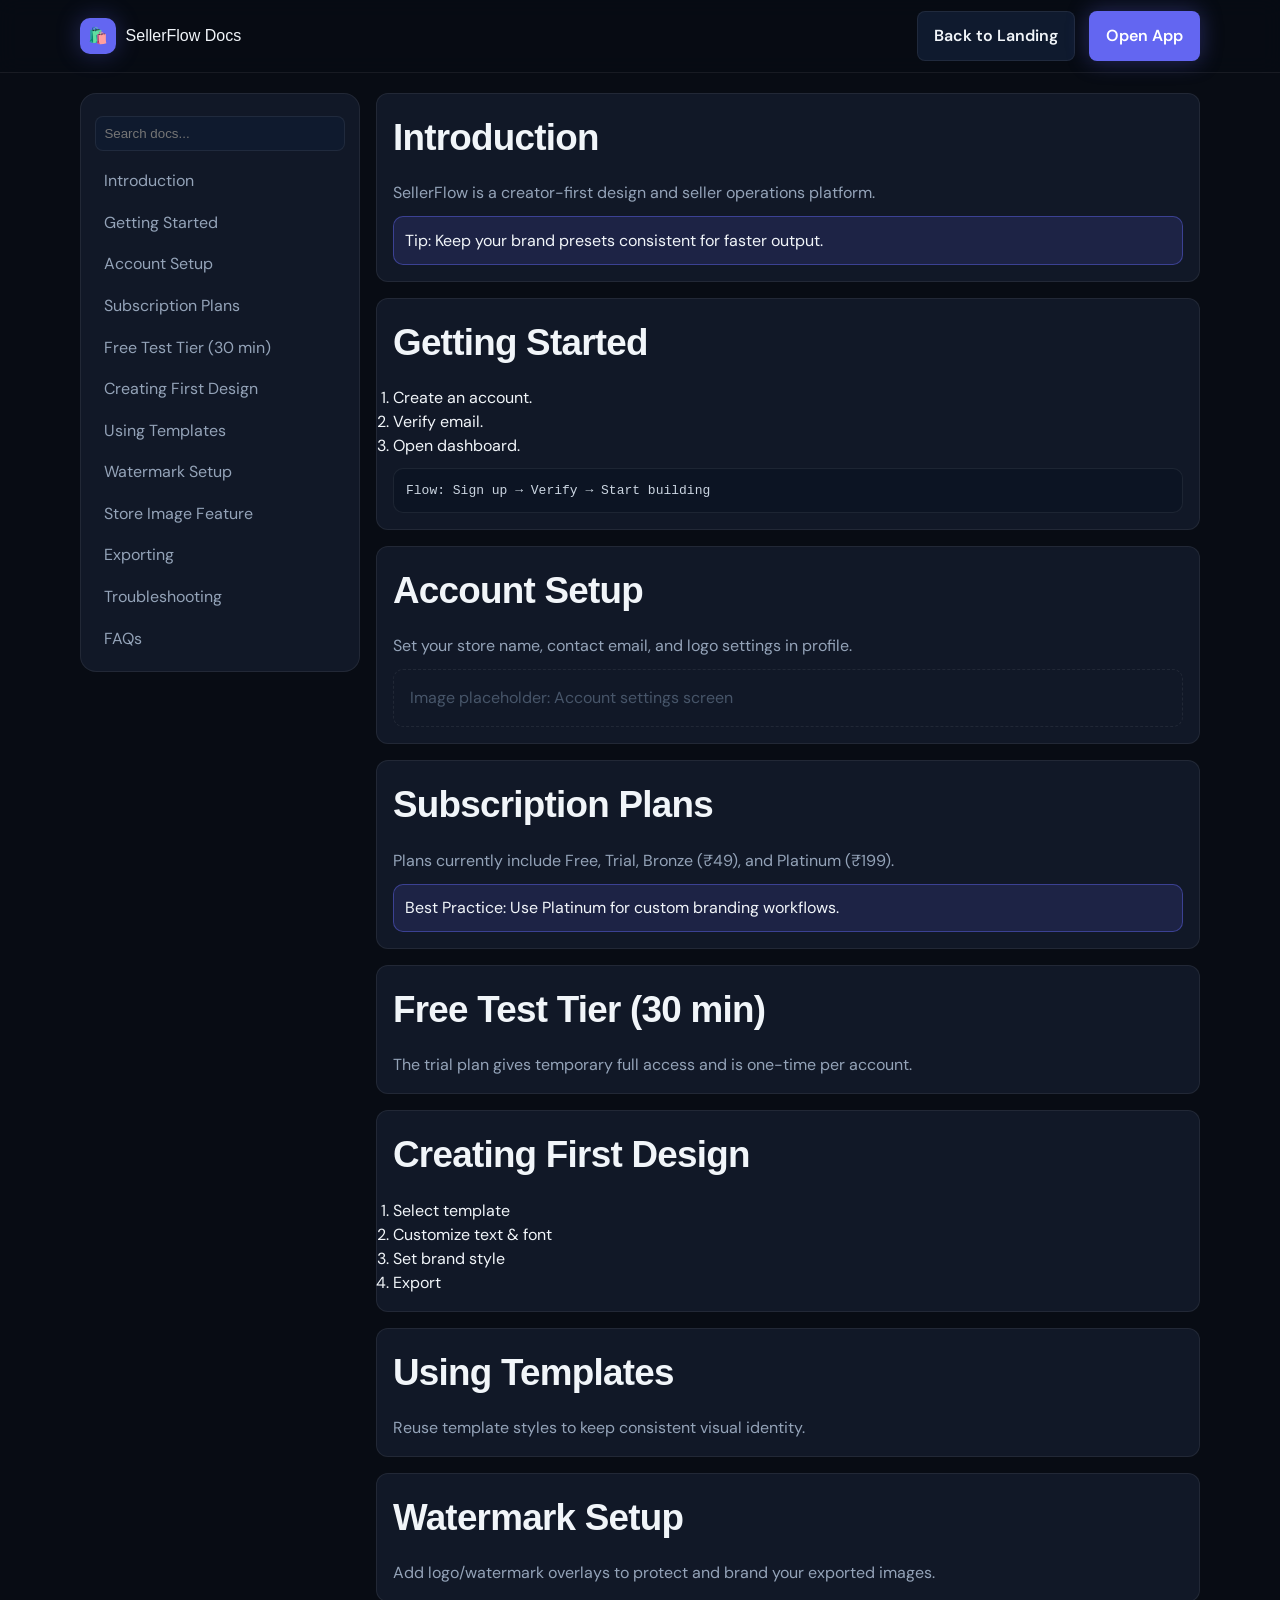
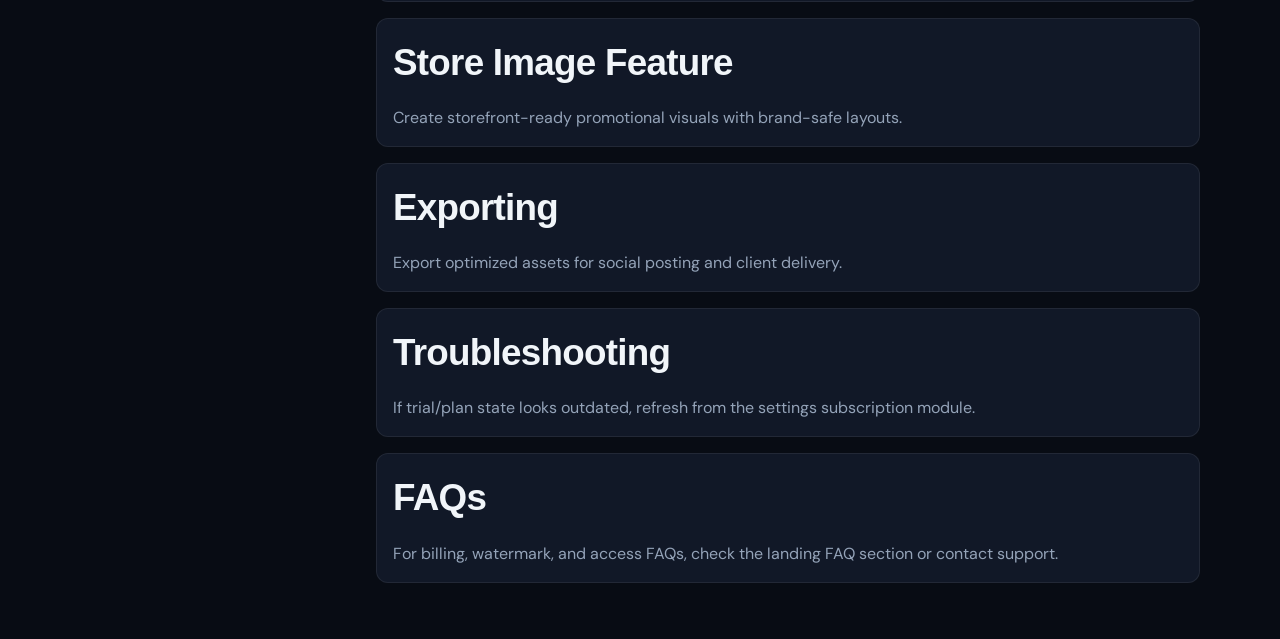
==== docs/index.html @ 54d87190 "Update index.html" ====
<!doctype html>
<html lang="en">
  <head>
    <meta charset="UTF-8" />
    <meta name="viewport" content="width=device-width, initial-scale=1.0" />
    <title>HisaabMitra Docs</title>
    <link rel="stylesheet" href="../marketing.css" />
  </head>
  <body class="docs-page">
    <header class="sf-header docs-header">
      <nav class="sf-nav container">
        <a class="sf-brand" href="/">
          <span class="sf-brand-icon">🛍️</span>
          <span class="sf-brand-text">SellerFlow Docs</span>
        </a>
        <div class="sf-nav-cta">
          <a class="btn btn-ghost" href="/">Back to Landing</a>
          <a class="btn btn-primary" href="https://sellerflow.vercel.app/">Open App</a>
        </div>
      </nav>
    </header>

    <main class="docs-layout container">
      <aside class="docs-sidebar" id="docs-sidebar">
        <button class="btn btn-ghost docs-toggle" id="docs-toggle">
          Sections
        </button>
        <input
          id="docs-search"
          class="form-input docs-search"
          placeholder="Search docs..."
        />
        <nav id="docs-nav">
          <a href="#introduction">Introduction</a>
          <a href="#getting-started">Getting Started</a>
          <a href="#account-setup">Account Setup</a>
          <a href="#subscription-plans">Subscription Plans</a>
          <a href="#free-test-tier">Free Test Tier (30 min)</a>
          <a href="#creating-first-design">Creating First Design</a>
          <a href="#using-templates">Using Templates</a>
          <a href="#watermark-setup">Watermark Setup</a>
          <a href="#store-image-feature">Store Image Feature</a>
          <a href="#exporting">Exporting</a>
          <a href="#troubleshooting">Troubleshooting</a>
          <a href="#faqs">FAQs</a>
        </nav>
      </aside>

      <section class="docs-content" id="docs-content">
        <article id="introduction">
          <h2>Introduction</h2>
          <p>
            SellerFlow is a creator-first design and seller operations platform.
          </p>
          <div class="callout">
            Tip: Keep your brand presets consistent for faster output.
          </div>
        </article>
        <article id="getting-started">
          <h2>Getting Started</h2>
          <ol>
            <li>Create an account.</li>
            <li>Verify email.</li>
            <li>Open dashboard.</li>
          </ol>
          <pre><code>Flow: Sign up → Verify → Start building</code></pre>
        </article>
        <article id="account-setup">
          <h2>Account Setup</h2>
          <p>
            Set your store name, contact email, and logo settings in profile.
          </p>
          <div class="img-placeholder">
            Image placeholder: Account settings screen
          </div>
        </article>
        <article id="subscription-plans">
          <h2>Subscription Plans</h2>
          <p>
            Plans currently include Free, Trial, Bronze (₹49), and Platinum
            (₹199).
          </p>
          <div class="callout">
            Best Practice: Use Platinum for custom branding workflows.
          </div>
        </article>
        <article id="free-test-tier">
          <h2>Free Test Tier (30 min)</h2>
          <p>
            The trial plan gives temporary full access and is one-time per
            account.
          </p>
        </article>
        <article id="creating-first-design">
          <h2>Creating First Design</h2>
          <ol>
            <li>Select template</li>
            <li>Customize text & font</li>
            <li>Set brand style</li>
            <li>Export</li>
          </ol>
        </article>
        <article id="using-templates">
          <h2>Using Templates</h2>
          <p>Reuse template styles to keep consistent visual identity.</p>
        </article>
        <article id="watermark-setup">
          <h2>Watermark Setup</h2>
          <p>
            Add logo/watermark overlays to protect and brand your exported
            images.
          </p>
        </article>
        <article id="store-image-feature">
          <h2>Store Image Feature</h2>
          <p>
            Create storefront-ready promotional visuals with brand-safe layouts.
          </p>
        </article>
        <article id="exporting">
          <h2>Exporting</h2>
          <p>Export optimized assets for social posting and client delivery.</p>
        </article>
        <article id="troubleshooting">
          <h2>Troubleshooting</h2>
          <p>
            If trial/plan state looks outdated, refresh from the settings
            subscription module.
          </p>
        </article>
        <article id="faqs">
          <h2>FAQs</h2>
          <p>
            For billing, watermark, and access FAQs, check the landing FAQ
            section or contact support.
          </p>
        </article>
      </section>
    </main>

    <script src="../js/marketing.js"></script>
  </body>
</html>
---- marketing.css ----
@import url("https://fonts.googleapis.com/css2?family=DM+Sans:wght@400;500;600;700&display=swap");
@import url("https://api.fontshare.com/v2/css?f[]=clash-display@500,600,700&display=swap");

:root {
  --bg-base: #080c14;
  --bg-surface: #0d1321;
  --bg-card: #111827;
  --bg-card-hover: #141e2f;
  --bg-input: #0f1a2e;
  --border: rgba(255, 255, 255, 0.07);
  --accent: #6366f1;
  --accent-dim: rgba(99, 102, 241, 0.15);
  --accent-glow: rgba(99, 102, 241, 0.3);
  --text-primary: #f1f5f9;
  --text-secondary: #94a3b8;
  --text-muted: #475569;
  --radius-sm: 8px;
  --radius-md: 12px;
  --radius-lg: 16px;
  --radius-xl: 20px;
  --shadow-card: 0 8px 30px rgba(0, 0, 0, 0.35);
  --transition: all 0.2s ease;
}

* { box-sizing: border-box; margin: 0; padding: 0; }
html { scroll-behavior: smooth; }
body {
  font-family: "DM Sans", sans-serif;
  background: var(--bg-base);
  color: var(--text-primary);
  line-height: 1.5;
}
a { color: inherit; text-decoration: none; }
.container { width: min(1120px, calc(100% - 2rem)); margin-inline: auto; }

.sf-header {
  position: sticky; top: 0; z-index: 40;
  backdrop-filter: blur(10px);
  background: rgba(8, 12, 20, 0.72);
  border-bottom: 1px solid var(--border);
}
.sf-nav { min-height: 72px; display: flex; align-items: center; justify-content: space-between; gap: 1rem; }
.sf-brand { display: inline-flex; align-items: center; gap: .6rem; font-family: "Clash Display", sans-serif; }
.sf-brand-icon { width: 36px; height: 36px; display: grid; place-items: center; background: var(--accent); border-radius: 10px; box-shadow: 0 0 24px var(--accent-glow); }
.sf-nav-links, .sf-nav-cta { display: flex; align-items: center; gap: .9rem; }
.sf-nav-links a { color: var(--text-secondary); }
.sf-nav-toggle { display: none; background: transparent; color: var(--text-primary); font-size: 20px; }

.btn { display: inline-flex; align-items: center; justify-content: center; padding: .72rem 1rem; border-radius: var(--radius-sm); border: 1px solid transparent; font-weight: 600; transition: var(--transition); }
.btn-primary { background: var(--accent); color: #fff; box-shadow: 0 0 22px rgba(99, 102, 241, .35); }
.btn-primary:hover { transform: translateY(-1px); }
.btn-ghost { border-color: var(--border); background: var(--bg-input); }

.sf-hero { position: relative; padding: 5.5rem 0 3rem; display: grid; gap: 2rem; grid-template-columns: 1.1fr .9fr; }
.sf-glow { position: absolute; border-radius: 999px; filter: blur(80px); pointer-events: none; }
.orb-a { width: 280px; height: 280px; top: 30px; left: 40px; background: rgba(99, 102, 241, 0.22); }
.orb-b { width: 240px; height: 240px; right: 0; bottom: 20px; background: rgba(34, 211, 238, 0.18); }
.sf-badge { display: inline-flex; margin-bottom: .9rem; padding: .35rem .75rem; border: 1px solid var(--border); border-radius: 999px; color: var(--text-secondary); }
h1, h2, h3, h4 { font-family: "Clash Display", sans-serif; letter-spacing: -.02em; }
h1 { font-size: clamp(2rem, 4vw, 3.5rem); line-height: 1.05; margin-bottom: .8rem; }
h2 { font-size: clamp(1.6rem, 3vw, 2.3rem); margin-bottom: 1rem; }
p { color: var(--text-secondary); }
.hero-actions, .hero-trust { margin-top: 1.2rem; display: flex; gap: .8rem; flex-wrap: wrap; }
.hero-trust span { color: var(--text-muted); font-size: .95rem; }

.card { background: linear-gradient(180deg, var(--bg-card), #0f1727); border: 1px solid var(--border); border-radius: var(--radius-lg); padding: 1rem; box-shadow: var(--shadow-card); }
.sf-hero-panel { position: relative; }
.preview-grid { margin-top: 1rem; display: grid; grid-template-columns: 1fr 1fr; gap: .7rem; }
.preview-item { border: 1px solid var(--border); border-radius: var(--radius-md); padding: .8rem; background: var(--bg-input); }
.preview-item span { font-size: .8rem; color: var(--text-muted); }

.section { padding: 2.2rem 0; }
.stats { display: grid; gap: .85rem; grid-template-columns: repeat(4, 1fr); }
.stat { text-align: center; }
.stat strong { display: block; font-size: 1.5rem; color: #fff; }

.feature-grid, .pricing-grid { display: grid; gap: .95rem; grid-template-columns: repeat(3, 1fr); }
.feature { transition: var(--transition); }
.feature:hover { transform: translateY(-3px); border-color: rgba(99, 102, 241, .4); }
.steps-grid { display: grid; gap: .95rem; grid-template-columns: repeat(4, 1fr); }
.step span { color: var(--accent); font-weight: 700; }
.price h3 { font-size: 2rem; margin: .3rem 0; }
.price h3 span { font-size: 1rem; color: var(--text-muted); }
.price ul { margin: .8rem 0 1rem; padding-left: 1rem; color: var(--text-secondary); }
.price.featured { border-color: rgba(99, 102, 241, .6); box-shadow: 0 0 36px rgba(99, 102, 241, .22); }
.plan-tag { color: #fff; }
.use-cases { display: grid; gap: .8rem; grid-template-columns: repeat(3, 1fr); }
.use-cases .card { display: grid; place-items: center; min-height: 78px; }

.faq { padding: 0; overflow: hidden; }
.faq button { width: 100%; text-align: left; padding: 1rem; background: transparent; color: #fff; }
.faq p { padding: 0 1rem 1rem; display: none; }
.faq.open p { display: block; }

.final-cta { text-align: center; margin: 1rem auto 3rem; padding: 2rem; }
.sf-footer { border-top: 1px solid var(--border); padding: 2rem 0 1rem; background: var(--bg-surface); }
.footer-grid { display: grid; gap: 1rem; grid-template-columns: 2fr 1fr 1fr 1fr; }
.footer-grid a { display: block; color: var(--text-secondary); margin-top: .35rem; }
.copyright { text-align: center; color: var(--text-muted); margin-top: 1.2rem; }

/* Docs */
.docs-page .docs-layout { display: grid; grid-template-columns: 280px 1fr; gap: 1rem; padding: 1.25rem 0 2.5rem; }
.docs-sidebar { position: sticky; top: 90px; align-self: start; border: 1px solid var(--border); background: var(--bg-card); border-radius: var(--radius-lg); padding: .85rem; }
.docs-sidebar nav { display: grid; gap: .2rem; max-height: 70vh; overflow: auto; }
.docs-sidebar nav a { color: var(--text-secondary); padding: .45rem .6rem; border-radius: 8px; }
.docs-sidebar nav a.active { background: var(--accent-dim); color: #fff; }
.docs-content article { margin-bottom: 1rem; padding: 1rem; border: 1px solid var(--border); border-radius: var(--radius-md); background: var(--bg-card); }
.callout { margin-top: .7rem; background: var(--accent-dim); border: 1px solid rgba(99, 102, 241, 0.45); padding: .7rem; border-radius: 10px; }
.img-placeholder { margin-top: .7rem; border: 1px dashed var(--border); border-radius: 10px; padding: 1rem; color: var(--text-muted); }
pre { margin-top: .6rem; background: #0c1423; border: 1px solid var(--border); border-radius: 10px; padding: .75rem; color: #cbd5e1; overflow: auto; }
.docs-search { width: 100%; margin: .55rem 0 .7rem; background: var(--bg-input); border: 1px solid var(--border); border-radius: 8px; padding: .55rem; color: #fff; }
.docs-toggle { width: 100%; display: none; }

@media (max-width: 980px) {
  .sf-nav-links { display: none; }
  .sf-nav-toggle { display: block; }
  .sf-nav-links.open { position: absolute; left: 1rem; right: 1rem; top: 72px; display: grid; background: var(--bg-card); border: 1px solid var(--border); border-radius: 12px; padding: .7rem; }
  .sf-hero, .feature-grid, .pricing-grid, .steps-grid, .stats, .use-cases, .footer-grid { grid-template-columns: 1fr 1fr; }
  .docs-page .docs-layout { grid-template-columns: 1fr; }
  .docs-sidebar { position: static; }
  .docs-toggle { display: block; }
  .docs-sidebar nav { display: none; }
  .docs-sidebar.open nav { display: grid; }
}
@media (max-width: 640px) {
  .sf-nav-cta .btn-ghost { display: none; }
  .sf-hero, .feature-grid, .pricing-grid, .steps-grid, .stats, .use-cases, .footer-grid { grid-template-columns: 1fr; }
}
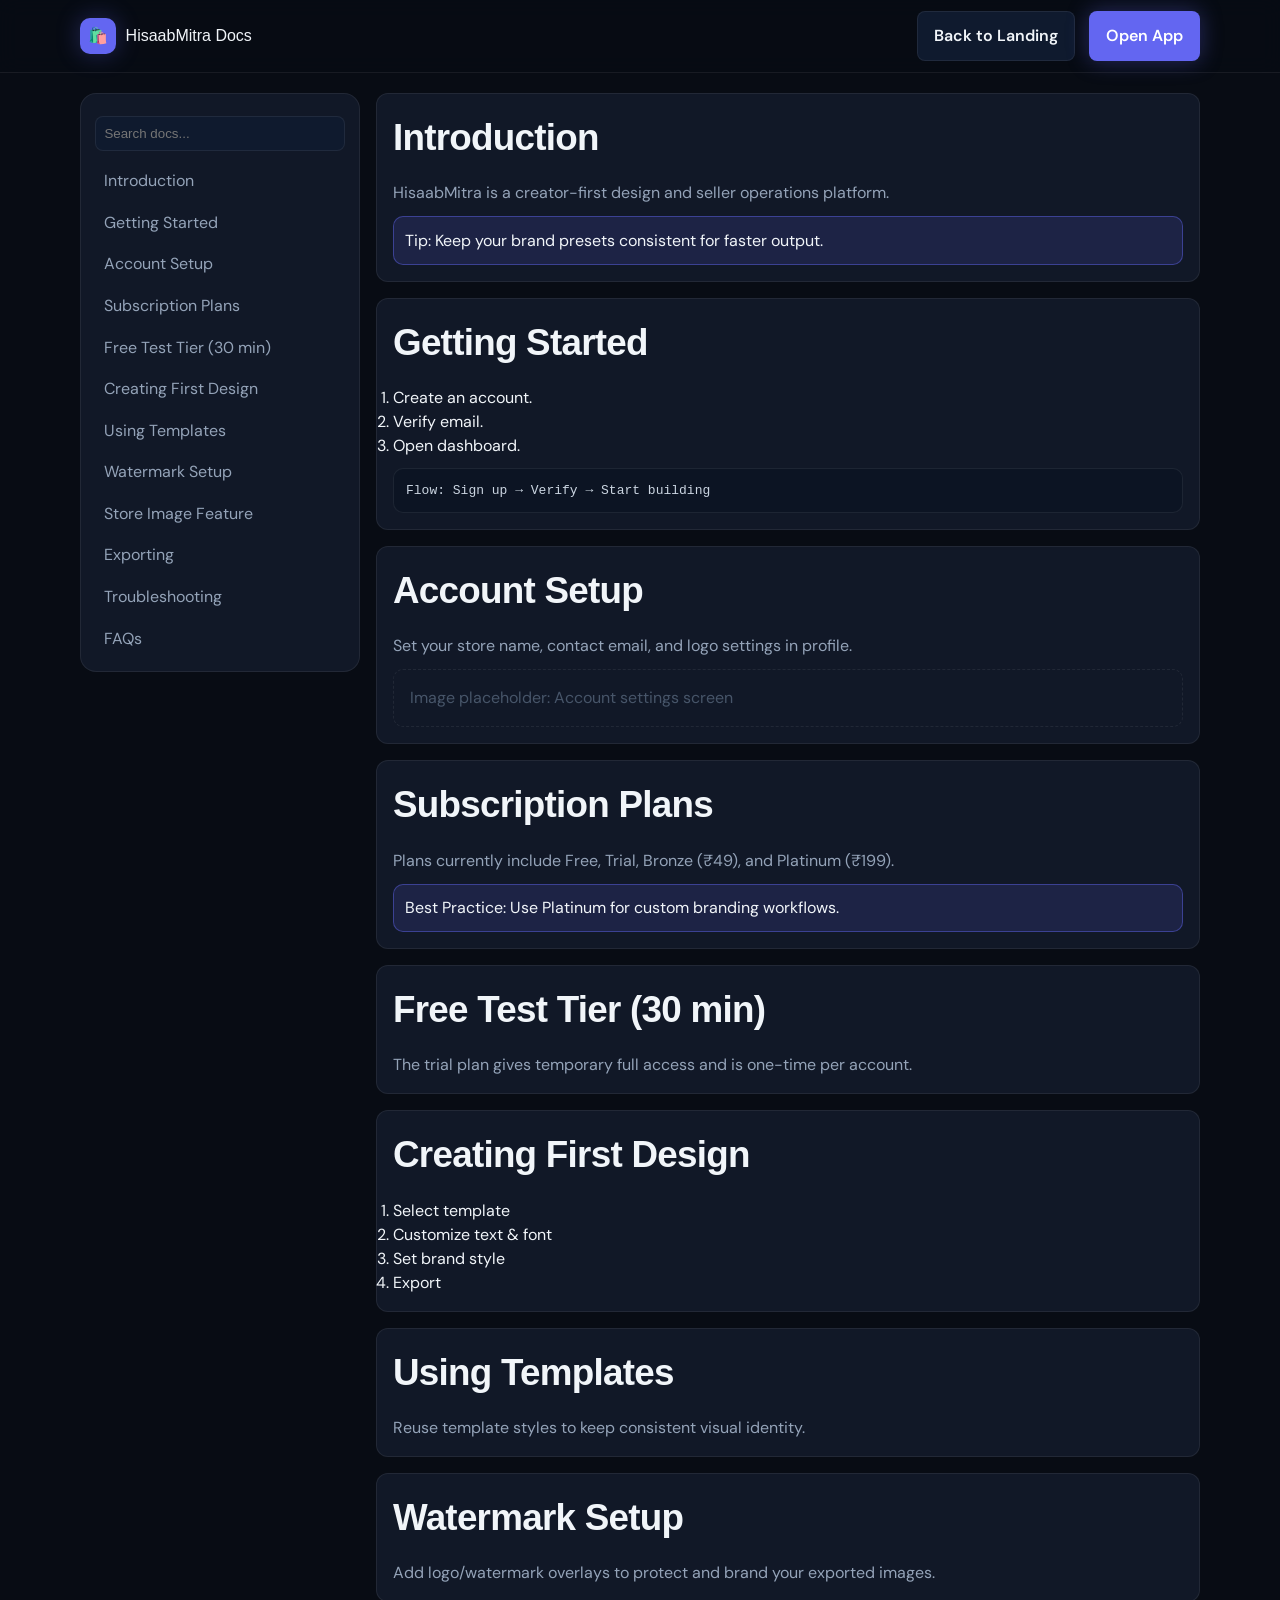
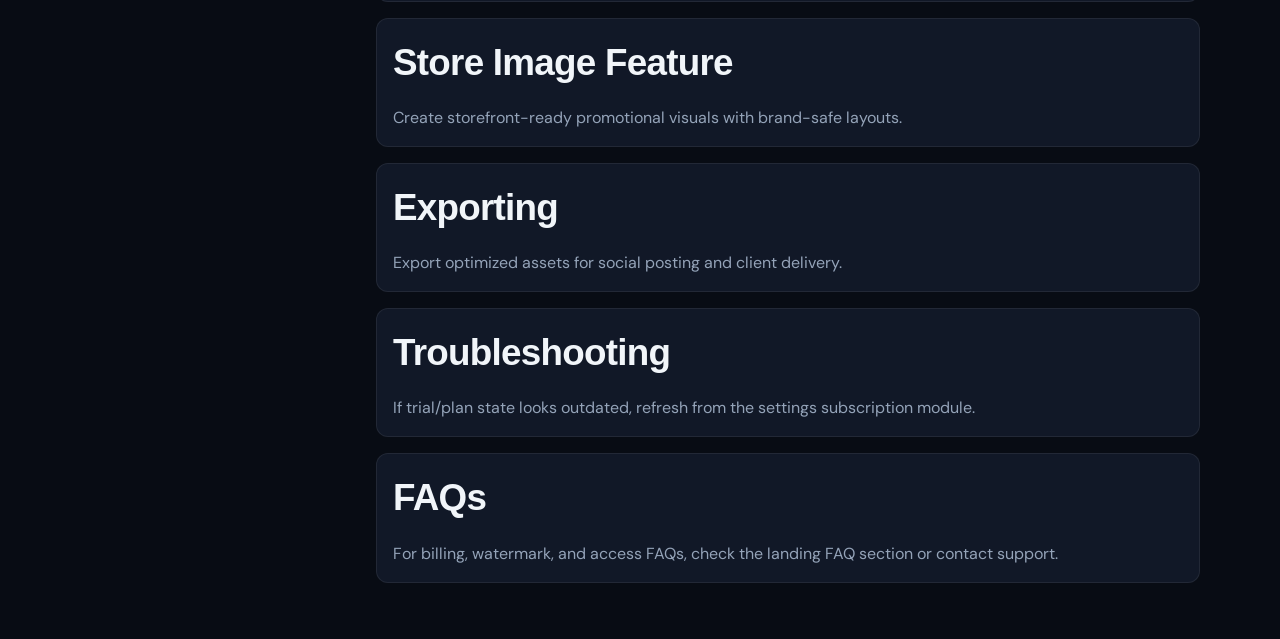
==== commit 5f663c04: "Update index.html" ====
--- a/docs/index.html
+++ b/docs/index.html
@@ -11,7 +11,7 @@
       <nav class="sf-nav container">
         <a class="sf-brand" href="/">
           <span class="sf-brand-icon">🛍️</span>
-          <span class="sf-brand-text">SellerFlow Docs</span>
+          <span class="sf-brand-text">HisaabMitra Docs</span>
         </a>
         <div class="sf-nav-cta">
           <a class="btn btn-ghost" href="/">Back to Landing</a>
@@ -50,7 +50,7 @@
         <article id="introduction">
           <h2>Introduction</h2>
           <p>
-            SellerFlow is a creator-first design and seller operations platform.
+            HisaabMitra is a creator-first design and seller operations platform.
           </p>
           <div class="callout">
             Tip: Keep your brand presets consistent for faster output.
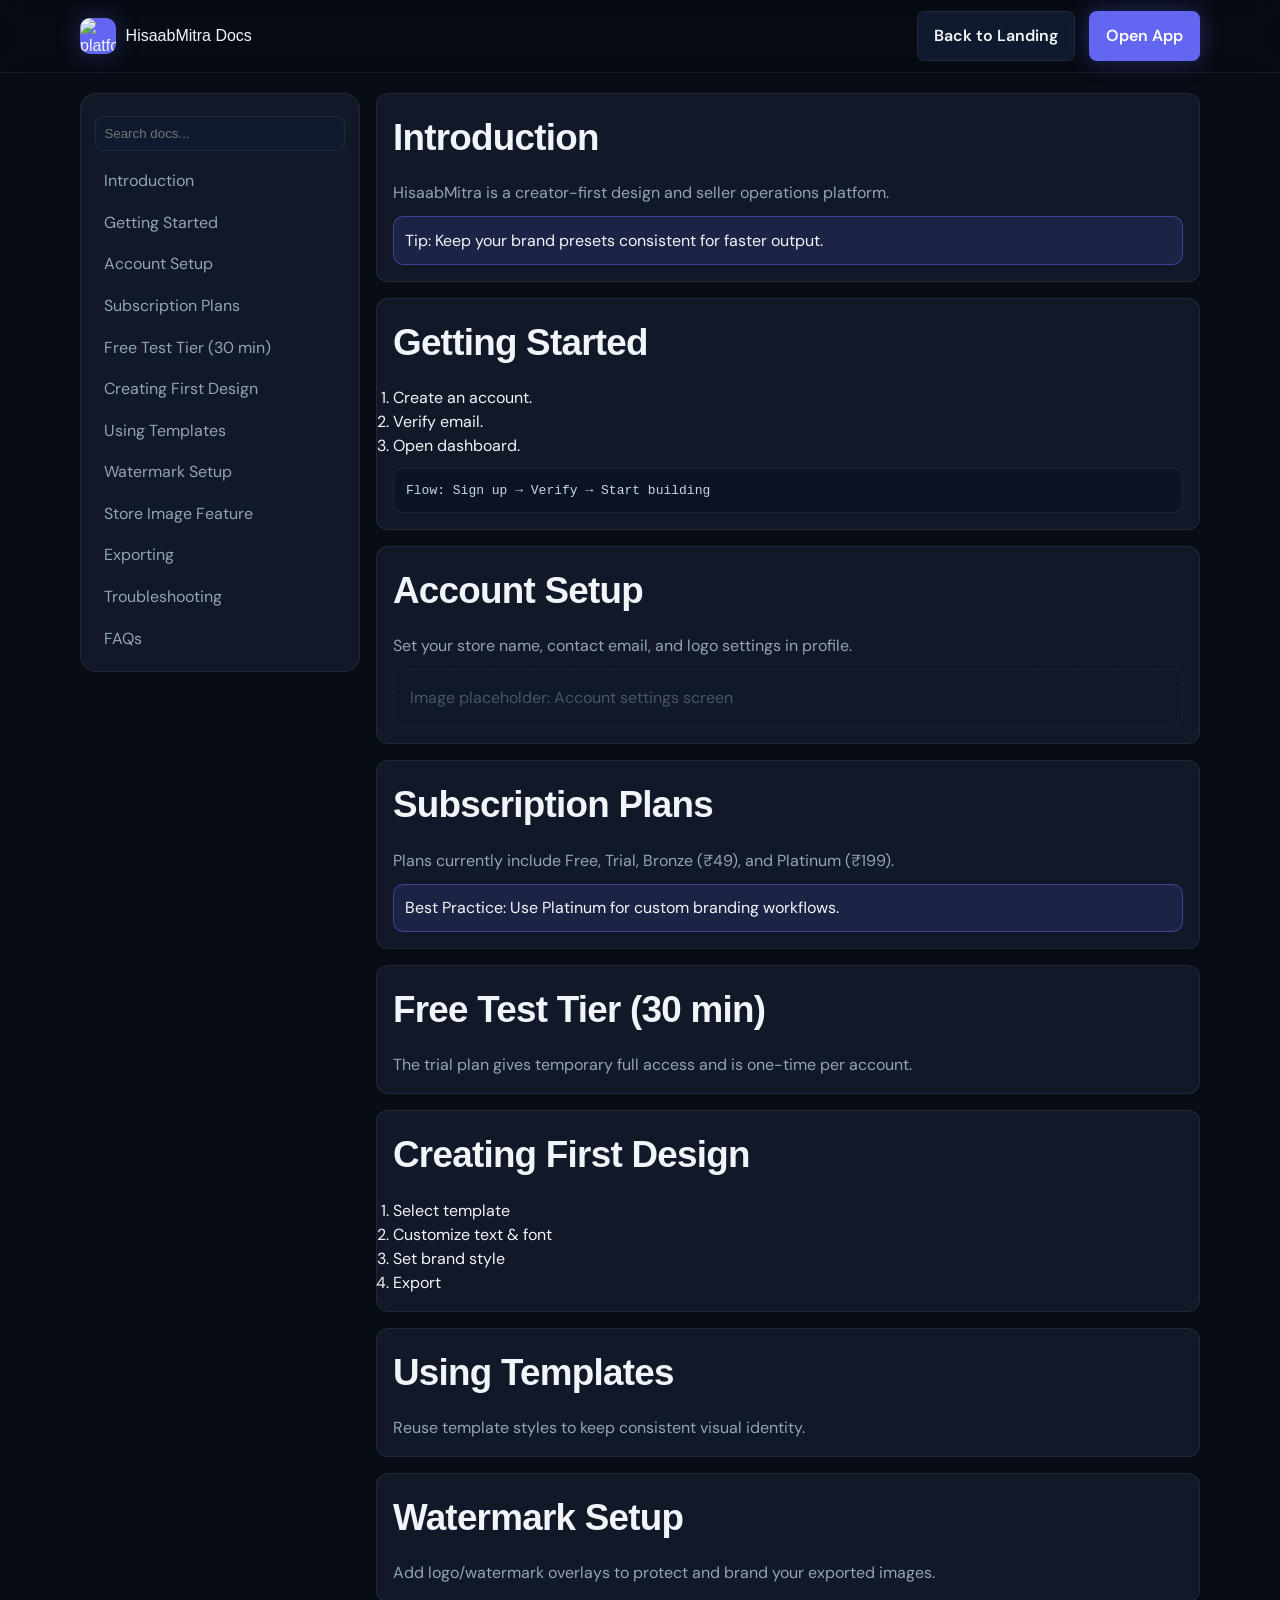
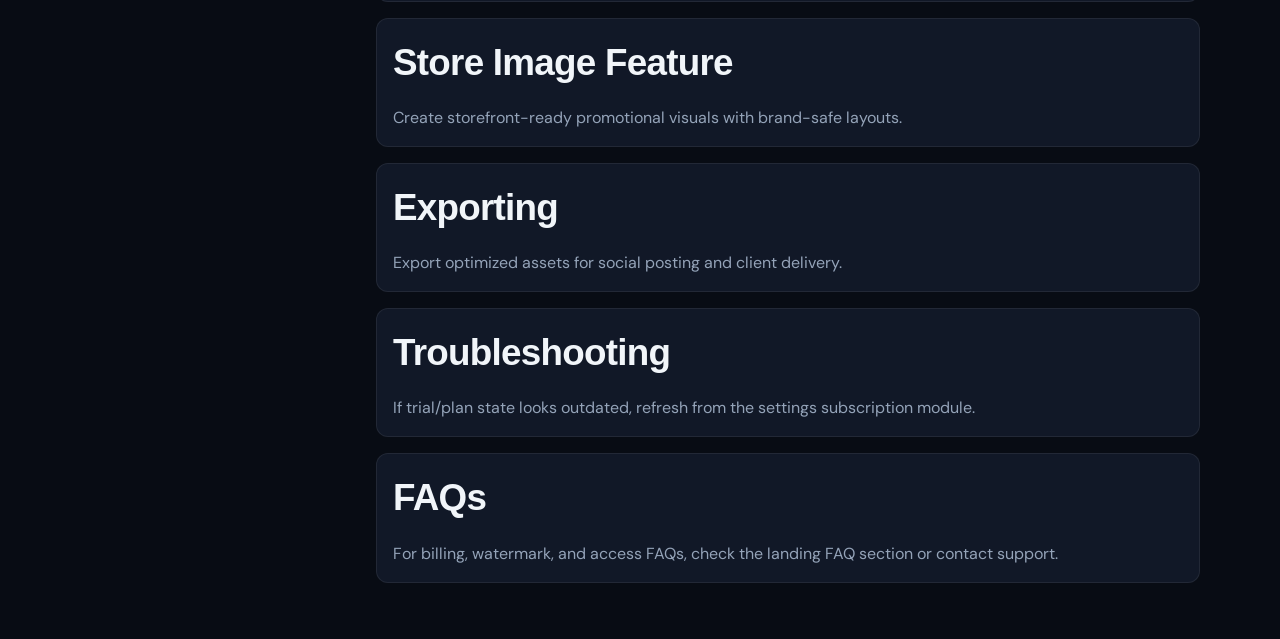
==== commit 00f19634: "Update index.html" ====
--- a/docs/index.html
+++ b/docs/index.html
@@ -10,7 +10,7 @@
     <header class="sf-header docs-header">
       <nav class="sf-nav container">
         <a class="sf-brand" href="/">
-          <span class="sf-brand-icon">🛍️</span>
+          <img src="img.png" class="sf-brand-icon" alt="platform logo">
           <span class="sf-brand-text">HisaabMitra Docs</span>
         </a>
         <div class="sf-nav-cta">
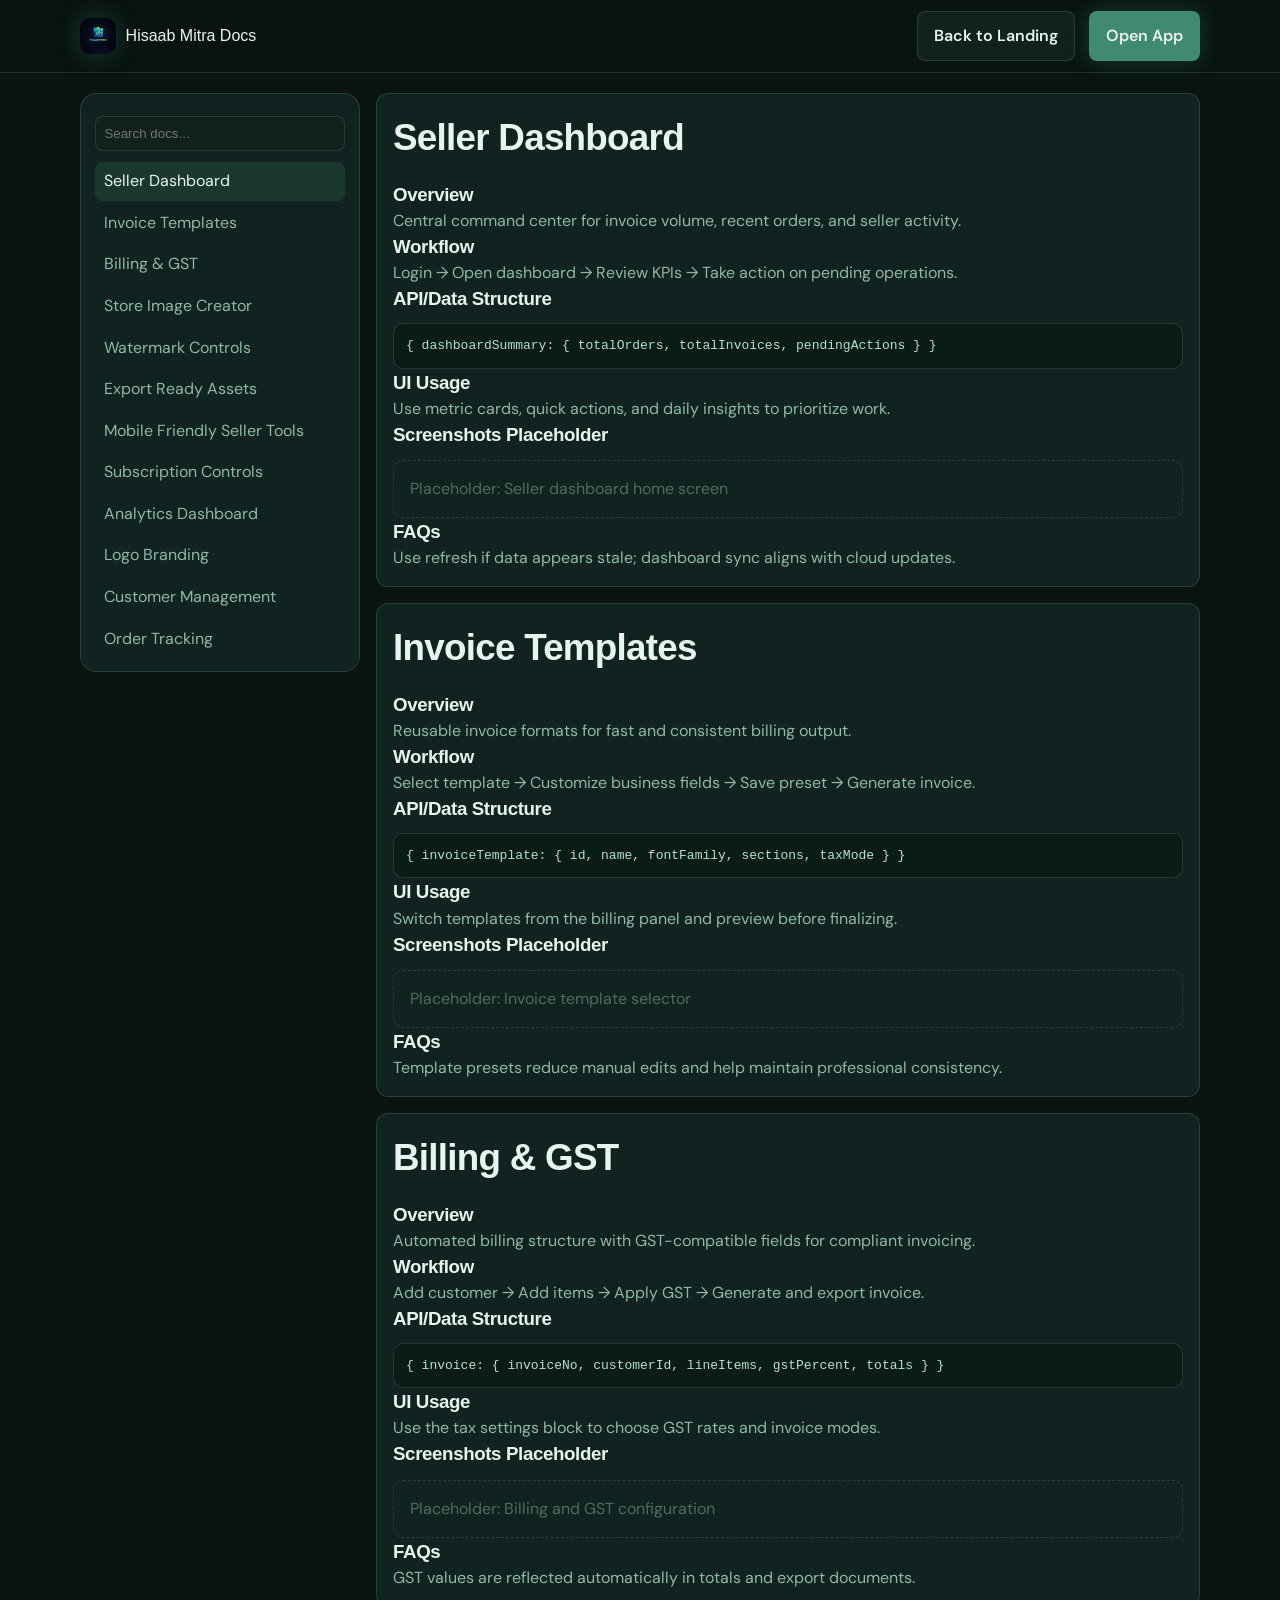
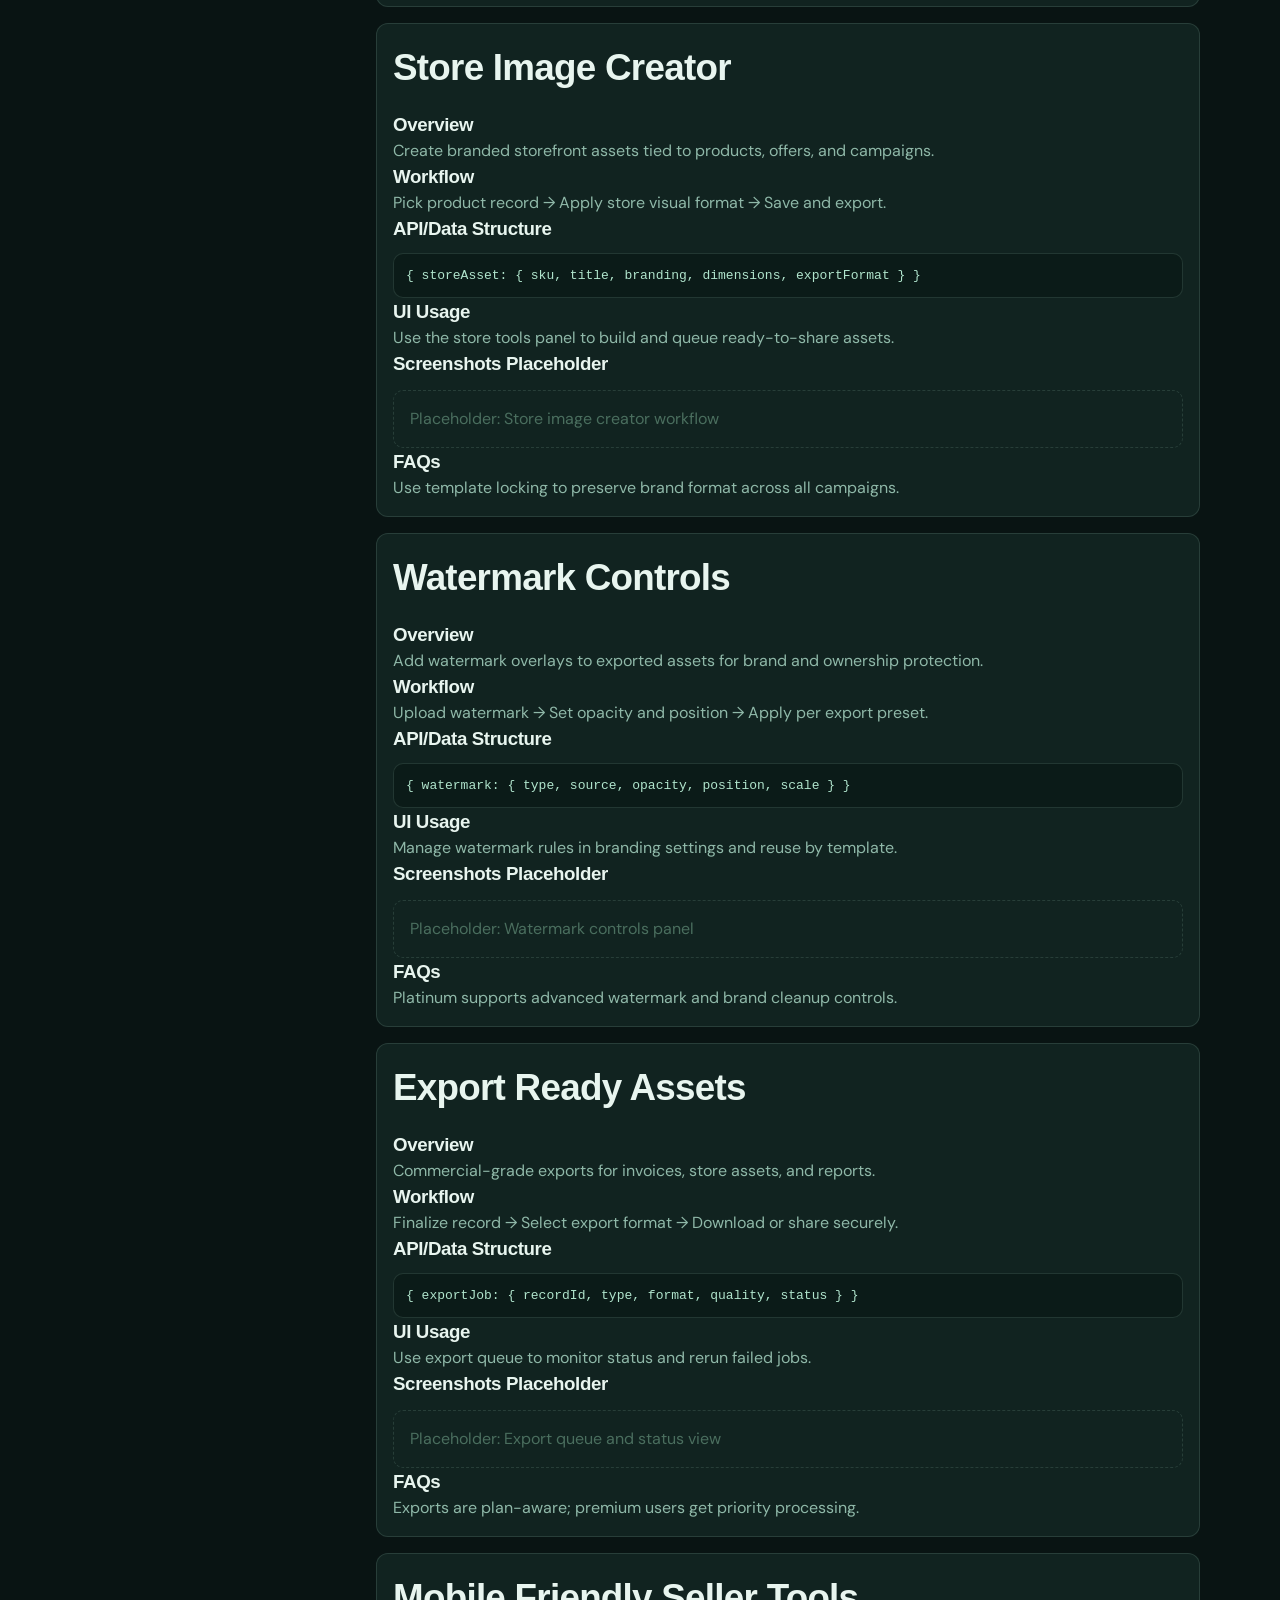
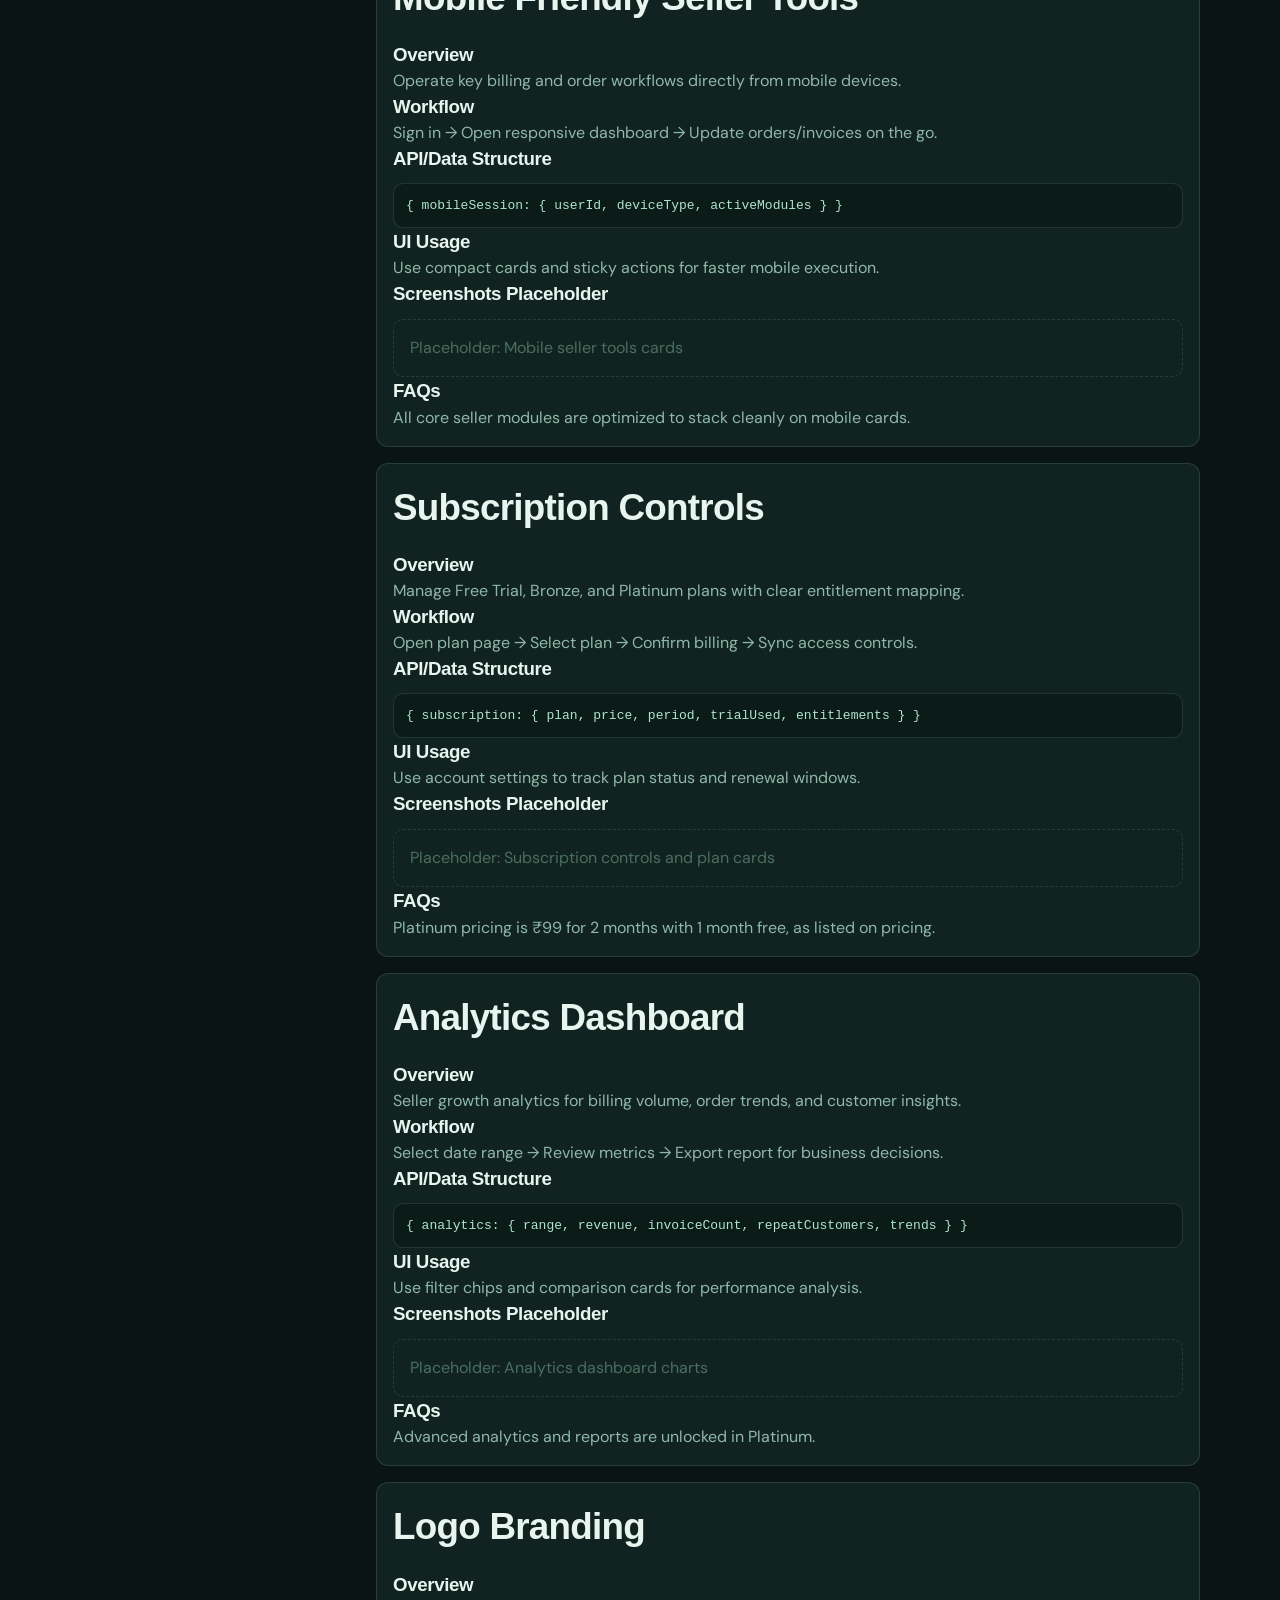
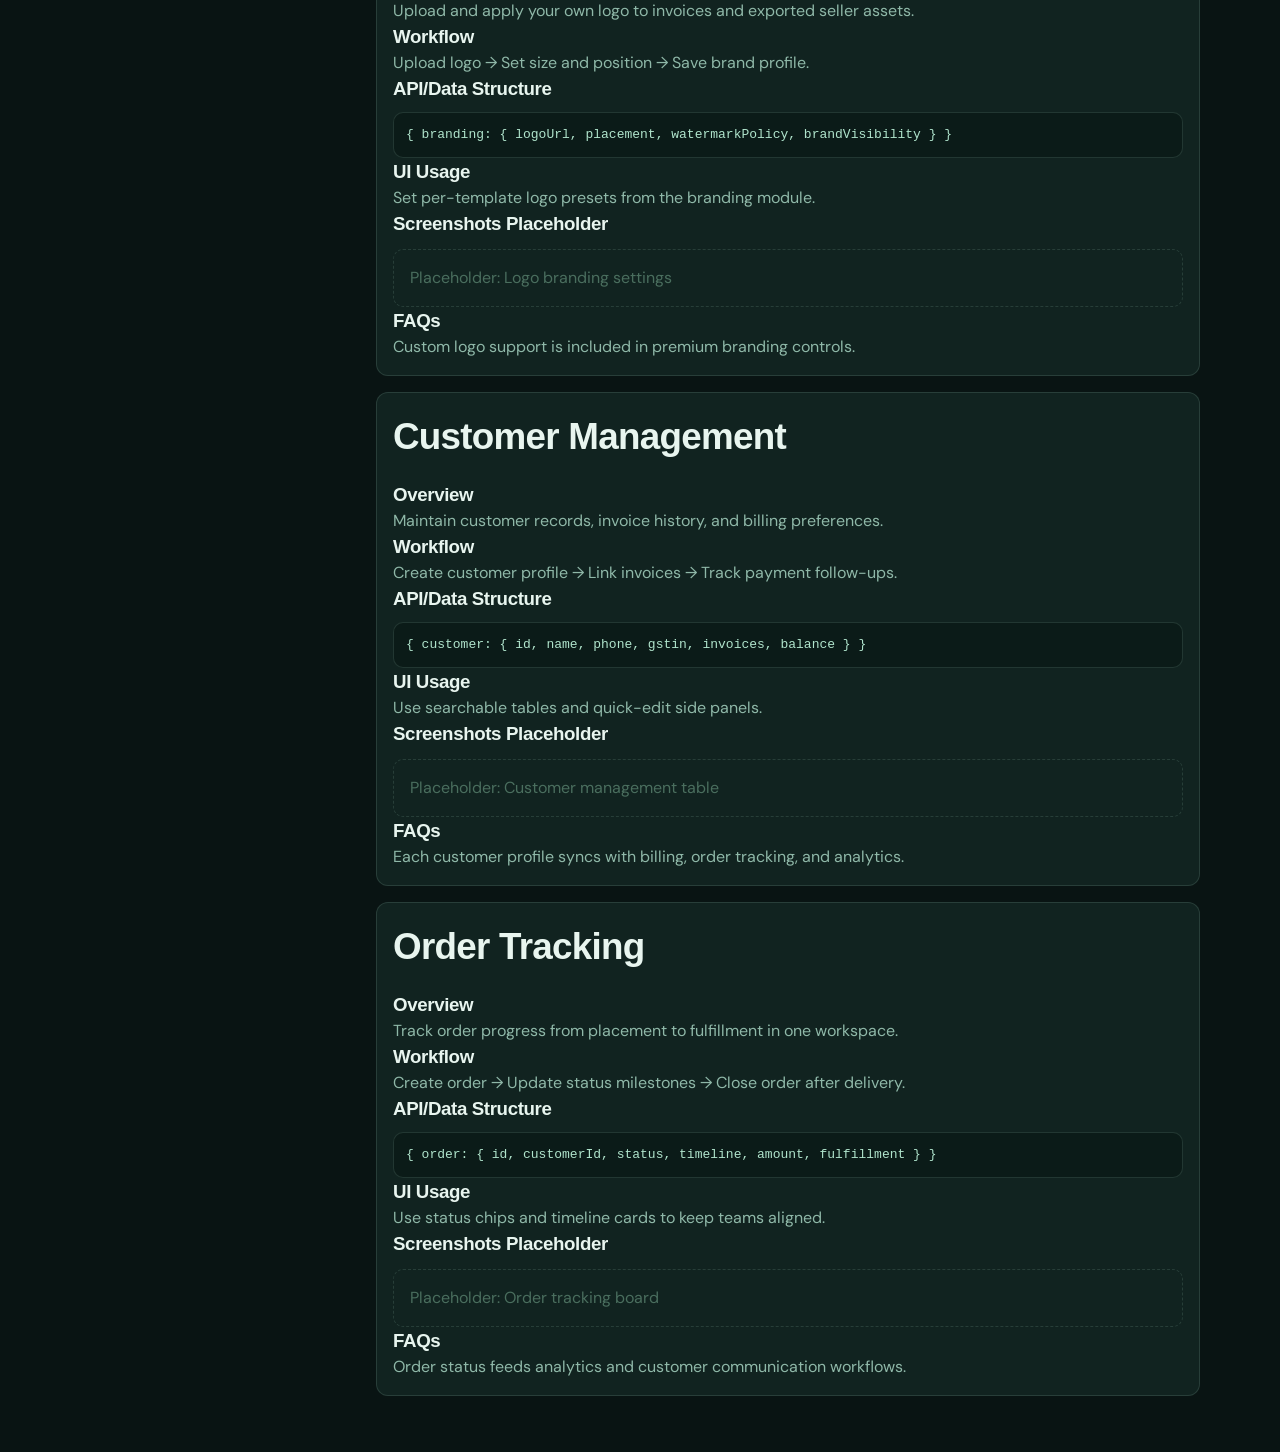
==== commit 05b237be: "Refocus docs site to Hisaab Mitra-only SaaS content" ====
--- a/docs/index.html
+++ b/docs/index.html
@@ -3,141 +3,166 @@
   <head>
     <meta charset="UTF-8" />
     <meta name="viewport" content="width=device-width, initial-scale=1.0" />
-    <title>HisaabMitra Docs</title>
+    <title>Hisaab Mitra Docs</title>
     <link rel="stylesheet" href="../marketing.css" />
   </head>
   <body class="docs-page">
     <header class="sf-header docs-header">
       <nav class="sf-nav container">
         <a class="sf-brand" href="/">
-          <img src="img.png" class="sf-brand-icon" alt="platform logo">
-          <span class="sf-brand-text">HisaabMitra Docs</span>
+          <img src="../img.png" class="sf-brand-icon" alt="Hisaab Mitra logo" />
+          <span class="sf-brand-text">Hisaab Mitra Docs</span>
         </a>
         <div class="sf-nav-cta">
           <a class="btn btn-ghost" href="/">Back to Landing</a>
-          <a class="btn btn-primary" href="https://sellerflow.vercel.app/">Open App</a>
+          <a class="btn btn-primary" href="/app/">Open App</a>
         </div>
       </nav>
     </header>
 
     <main class="docs-layout container">
       <aside class="docs-sidebar" id="docs-sidebar">
-        <button class="btn btn-ghost docs-toggle" id="docs-toggle">
-          Sections
-        </button>
-        <input
-          id="docs-search"
-          class="form-input docs-search"
-          placeholder="Search docs..."
-        />
+        <button class="btn btn-ghost docs-toggle" id="docs-toggle">Sections</button>
+        <input id="docs-search" class="form-input docs-search" placeholder="Search docs..." />
         <nav id="docs-nav">
-          <a href="#introduction">Introduction</a>
-          <a href="#getting-started">Getting Started</a>
-          <a href="#account-setup">Account Setup</a>
-          <a href="#subscription-plans">Subscription Plans</a>
-          <a href="#free-test-tier">Free Test Tier (30 min)</a>
-          <a href="#creating-first-design">Creating First Design</a>
-          <a href="#using-templates">Using Templates</a>
-          <a href="#watermark-setup">Watermark Setup</a>
-          <a href="#store-image-feature">Store Image Feature</a>
-          <a href="#exporting">Exporting</a>
-          <a href="#troubleshooting">Troubleshooting</a>
-          <a href="#faqs">FAQs</a>
+          <a href="#seller-dashboard">Seller Dashboard</a>
+          <a href="#invoice-templates">Invoice Templates</a>
+          <a href="#billing-gst">Billing & GST</a>
+          <a href="#store-image-creator">Store Image Creator</a>
+          <a href="#watermark-controls">Watermark Controls</a>
+          <a href="#export-ready-assets">Export Ready Assets</a>
+          <a href="#mobile-seller-tools">Mobile Friendly Seller Tools</a>
+          <a href="#subscription-controls">Subscription Controls</a>
+          <a href="#analytics-dashboard">Analytics Dashboard</a>
+          <a href="#logo-branding">Logo Branding</a>
+          <a href="#customer-management">Customer Management</a>
+          <a href="#order-tracking">Order Tracking</a>
         </nav>
       </aside>
 
       <section class="docs-content" id="docs-content">
-        <article id="introduction">
-          <h2>Introduction</h2>
-          <p>
-            HisaabMitra is a creator-first design and seller operations platform.
-          </p>
-          <div class="callout">
-            Tip: Keep your brand presets consistent for faster output.
-          </div>
+        <article id="seller-dashboard">
+          <h2>Seller Dashboard</h2>
+          <h3>Overview</h3><p>Central command center for invoice volume, recent orders, and seller activity.</p>
+          <h3>Workflow</h3><p>Login → Open dashboard → Review KPIs → Take action on pending operations.</p>
+          <h3>API/Data Structure</h3><pre><code>{ dashboardSummary: { totalOrders, totalInvoices, pendingActions } }</code></pre>
+          <h3>UI Usage</h3><p>Use metric cards, quick actions, and daily insights to prioritize work.</p>
+          <h3>Screenshots Placeholder</h3><div class="img-placeholder">Placeholder: Seller dashboard home screen</div>
+          <h3>FAQs</h3><p>Use refresh if data appears stale; dashboard sync aligns with cloud updates.</p>
         </article>
-        <article id="getting-started">
-          <h2>Getting Started</h2>
-          <ol>
-            <li>Create an account.</li>
-            <li>Verify email.</li>
-            <li>Open dashboard.</li>
-          </ol>
-          <pre><code>Flow: Sign up → Verify → Start building</code></pre>
+
+        <article id="invoice-templates">
+          <h2>Invoice Templates</h2>
+          <h3>Overview</h3><p>Reusable invoice formats for fast and consistent billing output.</p>
+          <h3>Workflow</h3><p>Select template → Customize business fields → Save preset → Generate invoice.</p>
+          <h3>API/Data Structure</h3><pre><code>{ invoiceTemplate: { id, name, fontFamily, sections, taxMode } }</code></pre>
+          <h3>UI Usage</h3><p>Switch templates from the billing panel and preview before finalizing.</p>
+          <h3>Screenshots Placeholder</h3><div class="img-placeholder">Placeholder: Invoice template selector</div>
+          <h3>FAQs</h3><p>Template presets reduce manual edits and help maintain professional consistency.</p>
         </article>
-        <article id="account-setup">
-          <h2>Account Setup</h2>
-          <p>
-            Set your store name, contact email, and logo settings in profile.
-          </p>
-          <div class="img-placeholder">
-            Image placeholder: Account settings screen
-          </div>
+
+        <article id="billing-gst">
+          <h2>Billing & GST</h2>
+          <h3>Overview</h3><p>Automated billing structure with GST-compatible fields for compliant invoicing.</p>
+          <h3>Workflow</h3><p>Add customer → Add items → Apply GST → Generate and export invoice.</p>
+          <h3>API/Data Structure</h3><pre><code>{ invoice: { invoiceNo, customerId, lineItems, gstPercent, totals } }</code></pre>
+          <h3>UI Usage</h3><p>Use the tax settings block to choose GST rates and invoice modes.</p>
+          <h3>Screenshots Placeholder</h3><div class="img-placeholder">Placeholder: Billing and GST configuration</div>
+          <h3>FAQs</h3><p>GST values are reflected automatically in totals and export documents.</p>
         </article>
-        <article id="subscription-plans">
-          <h2>Subscription Plans</h2>
-          <p>
-            Plans currently include Free, Trial, Bronze (₹49), and Platinum
-            (₹199).
-          </p>
-          <div class="callout">
-            Best Practice: Use Platinum for custom branding workflows.
-          </div>
+
+        <article id="store-image-creator">
+          <h2>Store Image Creator</h2>
+          <h3>Overview</h3><p>Create branded storefront assets tied to products, offers, and campaigns.</p>
+          <h3>Workflow</h3><p>Pick product record → Apply store visual format → Save and export.</p>
+          <h3>API/Data Structure</h3><pre><code>{ storeAsset: { sku, title, branding, dimensions, exportFormat } }</code></pre>
+          <h3>UI Usage</h3><p>Use the store tools panel to build and queue ready-to-share assets.</p>
+          <h3>Screenshots Placeholder</h3><div class="img-placeholder">Placeholder: Store image creator workflow</div>
+          <h3>FAQs</h3><p>Use template locking to preserve brand format across all campaigns.</p>
         </article>
-        <article id="free-test-tier">
-          <h2>Free Test Tier (30 min)</h2>
-          <p>
-            The trial plan gives temporary full access and is one-time per
-            account.
-          </p>
+
+        <article id="watermark-controls">
+          <h2>Watermark Controls</h2>
+          <h3>Overview</h3><p>Add watermark overlays to exported assets for brand and ownership protection.</p>
+          <h3>Workflow</h3><p>Upload watermark → Set opacity and position → Apply per export preset.</p>
+          <h3>API/Data Structure</h3><pre><code>{ watermark: { type, source, opacity, position, scale } }</code></pre>
+          <h3>UI Usage</h3><p>Manage watermark rules in branding settings and reuse by template.</p>
+          <h3>Screenshots Placeholder</h3><div class="img-placeholder">Placeholder: Watermark controls panel</div>
+          <h3>FAQs</h3><p>Platinum supports advanced watermark and brand cleanup controls.</p>
         </article>
-        <article id="creating-first-design">
-          <h2>Creating First Design</h2>
-          <ol>
-            <li>Select template</li>
-            <li>Customize text & font</li>
-            <li>Set brand style</li>
-            <li>Export</li>
-          </ol>
+
+        <article id="export-ready-assets">
+          <h2>Export Ready Assets</h2>
+          <h3>Overview</h3><p>Commercial-grade exports for invoices, store assets, and reports.</p>
+          <h3>Workflow</h3><p>Finalize record → Select export format → Download or share securely.</p>
+          <h3>API/Data Structure</h3><pre><code>{ exportJob: { recordId, type, format, quality, status } }</code></pre>
+          <h3>UI Usage</h3><p>Use export queue to monitor status and rerun failed jobs.</p>
+          <h3>Screenshots Placeholder</h3><div class="img-placeholder">Placeholder: Export queue and status view</div>
+          <h3>FAQs</h3><p>Exports are plan-aware; premium users get priority processing.</p>
         </article>
-        <article id="using-templates">
-          <h2>Using Templates</h2>
-          <p>Reuse template styles to keep consistent visual identity.</p>
+
+        <article id="mobile-seller-tools">
+          <h2>Mobile Friendly Seller Tools</h2>
+          <h3>Overview</h3><p>Operate key billing and order workflows directly from mobile devices.</p>
+          <h3>Workflow</h3><p>Sign in → Open responsive dashboard → Update orders/invoices on the go.</p>
+          <h3>API/Data Structure</h3><pre><code>{ mobileSession: { userId, deviceType, activeModules } }</code></pre>
+          <h3>UI Usage</h3><p>Use compact cards and sticky actions for faster mobile execution.</p>
+          <h3>Screenshots Placeholder</h3><div class="img-placeholder">Placeholder: Mobile seller tools cards</div>
+          <h3>FAQs</h3><p>All core seller modules are optimized to stack cleanly on mobile cards.</p>
         </article>
-        <article id="watermark-setup">
-          <h2>Watermark Setup</h2>
-          <p>
-            Add logo/watermark overlays to protect and brand your exported
-            images.
-          </p>
+
+        <article id="subscription-controls">
+          <h2>Subscription Controls</h2>
+          <h3>Overview</h3><p>Manage Free Trial, Bronze, and Platinum plans with clear entitlement mapping.</p>
+          <h3>Workflow</h3><p>Open plan page → Select plan → Confirm billing → Sync access controls.</p>
+          <h3>API/Data Structure</h3><pre><code>{ subscription: { plan, price, period, trialUsed, entitlements } }</code></pre>
+          <h3>UI Usage</h3><p>Use account settings to track plan status and renewal windows.</p>
+          <h3>Screenshots Placeholder</h3><div class="img-placeholder">Placeholder: Subscription controls and plan cards</div>
+          <h3>FAQs</h3><p>Platinum pricing is ₹99 for 2 months with 1 month free, as listed on pricing.</p>
         </article>
-        <article id="store-image-feature">
-          <h2>Store Image Feature</h2>
-          <p>
-            Create storefront-ready promotional visuals with brand-safe layouts.
-          </p>
+
+        <article id="analytics-dashboard">
+          <h2>Analytics Dashboard</h2>
+          <h3>Overview</h3><p>Seller growth analytics for billing volume, order trends, and customer insights.</p>
+          <h3>Workflow</h3><p>Select date range → Review metrics → Export report for business decisions.</p>
+          <h3>API/Data Structure</h3><pre><code>{ analytics: { range, revenue, invoiceCount, repeatCustomers, trends } }</code></pre>
+          <h3>UI Usage</h3><p>Use filter chips and comparison cards for performance analysis.</p>
+          <h3>Screenshots Placeholder</h3><div class="img-placeholder">Placeholder: Analytics dashboard charts</div>
+          <h3>FAQs</h3><p>Advanced analytics and reports are unlocked in Platinum.</p>
         </article>
-        <article id="exporting">
-          <h2>Exporting</h2>
-          <p>Export optimized assets for social posting and client delivery.</p>
+
+        <article id="logo-branding">
+          <h2>Logo Branding</h2>
+          <h3>Overview</h3><p>Upload and apply your own logo to invoices and exported seller assets.</p>
+          <h3>Workflow</h3><p>Upload logo → Set size and position → Save brand profile.</p>
+          <h3>API/Data Structure</h3><pre><code>{ branding: { logoUrl, placement, watermarkPolicy, brandVisibility } }</code></pre>
+          <h3>UI Usage</h3><p>Set per-template logo presets from the branding module.</p>
+          <h3>Screenshots Placeholder</h3><div class="img-placeholder">Placeholder: Logo branding settings</div>
+          <h3>FAQs</h3><p>Custom logo support is included in premium branding controls.</p>
         </article>
-        <article id="troubleshooting">
-          <h2>Troubleshooting</h2>
-          <p>
-            If trial/plan state looks outdated, refresh from the settings
-            subscription module.
-          </p>
+
+        <article id="customer-management">
+          <h2>Customer Management</h2>
+          <h3>Overview</h3><p>Maintain customer records, invoice history, and billing preferences.</p>
+          <h3>Workflow</h3><p>Create customer profile → Link invoices → Track payment follow-ups.</p>
+          <h3>API/Data Structure</h3><pre><code>{ customer: { id, name, phone, gstin, invoices, balance } }</code></pre>
+          <h3>UI Usage</h3><p>Use searchable tables and quick-edit side panels.</p>
+          <h3>Screenshots Placeholder</h3><div class="img-placeholder">Placeholder: Customer management table</div>
+          <h3>FAQs</h3><p>Each customer profile syncs with billing, order tracking, and analytics.</p>
         </article>
-        <article id="faqs">
-          <h2>FAQs</h2>
-          <p>
-            For billing, watermark, and access FAQs, check the landing FAQ
-            section or contact support.
-          </p>
+
+        <article id="order-tracking">
+          <h2>Order Tracking</h2>
+          <h3>Overview</h3><p>Track order progress from placement to fulfillment in one workspace.</p>
+          <h3>Workflow</h3><p>Create order → Update status milestones → Close order after delivery.</p>
+          <h3>API/Data Structure</h3><pre><code>{ order: { id, customerId, status, timeline, amount, fulfillment } }</code></pre>
+          <h3>UI Usage</h3><p>Use status chips and timeline cards to keep teams aligned.</p>
+          <h3>Screenshots Placeholder</h3><div class="img-placeholder">Placeholder: Order tracking board</div>
+          <h3>FAQs</h3><p>Order status feeds analytics and customer communication workflows.</p>
         </article>
       </section>
     </main>
 
-    <script src="../js/marketing.js"></script>
+    <script src="../marketing.js"></script>
   </body>
 </html>
--- a/marketing.css
+++ b/marketing.css
@@ -1,128 +1,130 @@
-@import url("https://fonts.googleapis.com/css2?family=DM+Sans:wght@400;500;600;700&display=swap");
-@import url("https://api.fontshare.com/v2/css?f[]=clash-display@500,600,700&display=swap");
-
-:root {
-  --bg-base: #080c14;
-  --bg-surface: #0d1321;
-  --bg-card: #111827;
-  --bg-card-hover: #141e2f;
-  --bg-input: #0f1a2e;
-  --border: rgba(255, 255, 255, 0.07);
-  --accent: #6366f1;
-  --accent-dim: rgba(99, 102, 241, 0.15);
-  --accent-glow: rgba(99, 102, 241, 0.3);
-  --text-primary: #f1f5f9;
-  --text-secondary: #94a3b8;
-  --text-muted: #475569;
-  --radius-sm: 8px;
-  --radius-md: 12px;
-  --radius-lg: 16px;
-  --radius-xl: 20px;
-  --shadow-card: 0 8px 30px rgba(0, 0, 0, 0.35);
-  --transition: all 0.2s ease;
-}
-
-* { box-sizing: border-box; margin: 0; padding: 0; }
-html { scroll-behavior: smooth; }
-body {
-  font-family: "DM Sans", sans-serif;
-  background: var(--bg-base);
-  color: var(--text-primary);
-  line-height: 1.5;
-}
-a { color: inherit; text-decoration: none; }
-.container { width: min(1120px, calc(100% - 2rem)); margin-inline: auto; }
-
-.sf-header {
-  position: sticky; top: 0; z-index: 40;
-  backdrop-filter: blur(10px);
-  background: rgba(8, 12, 20, 0.72);
-  border-bottom: 1px solid var(--border);
-}
-.sf-nav { min-height: 72px; display: flex; align-items: center; justify-content: space-between; gap: 1rem; }
-.sf-brand { display: inline-flex; align-items: center; gap: .6rem; font-family: "Clash Display", sans-serif; }
-.sf-brand-icon { width: 36px; height: 36px; display: grid; place-items: center; background: var(--accent); border-radius: 10px; box-shadow: 0 0 24px var(--accent-glow); }
-.sf-nav-links, .sf-nav-cta { display: flex; align-items: center; gap: .9rem; }
-.sf-nav-links a { color: var(--text-secondary); }
-.sf-nav-toggle { display: none; background: transparent; color: var(--text-primary); font-size: 20px; }
-
-.btn { display: inline-flex; align-items: center; justify-content: center; padding: .72rem 1rem; border-radius: var(--radius-sm); border: 1px solid transparent; font-weight: 600; transition: var(--transition); }
-.btn-primary { background: var(--accent); color: #fff; box-shadow: 0 0 22px rgba(99, 102, 241, .35); }
-.btn-primary:hover { transform: translateY(-1px); }
-.btn-ghost { border-color: var(--border); background: var(--bg-input); }
-
-.sf-hero { position: relative; padding: 5.5rem 0 3rem; display: grid; gap: 2rem; grid-template-columns: 1.1fr .9fr; }
-.sf-glow { position: absolute; border-radius: 999px; filter: blur(80px); pointer-events: none; }
-.orb-a { width: 280px; height: 280px; top: 30px; left: 40px; background: rgba(99, 102, 241, 0.22); }
-.orb-b { width: 240px; height: 240px; right: 0; bottom: 20px; background: rgba(34, 211, 238, 0.18); }
-.sf-badge { display: inline-flex; margin-bottom: .9rem; padding: .35rem .75rem; border: 1px solid var(--border); border-radius: 999px; color: var(--text-secondary); }
-h1, h2, h3, h4 { font-family: "Clash Display", sans-serif; letter-spacing: -.02em; }
-h1 { font-size: clamp(2rem, 4vw, 3.5rem); line-height: 1.05; margin-bottom: .8rem; }
-h2 { font-size: clamp(1.6rem, 3vw, 2.3rem); margin-bottom: 1rem; }
-p { color: var(--text-secondary); }
-.hero-actions, .hero-trust { margin-top: 1.2rem; display: flex; gap: .8rem; flex-wrap: wrap; }
-.hero-trust span { color: var(--text-muted); font-size: .95rem; }
-
-.card { background: linear-gradient(180deg, var(--bg-card), #0f1727); border: 1px solid var(--border); border-radius: var(--radius-lg); padding: 1rem; box-shadow: var(--shadow-card); }
-.sf-hero-panel { position: relative; }
-.preview-grid { margin-top: 1rem; display: grid; grid-template-columns: 1fr 1fr; gap: .7rem; }
-.preview-item { border: 1px solid var(--border); border-radius: var(--radius-md); padding: .8rem; background: var(--bg-input); }
-.preview-item span { font-size: .8rem; color: var(--text-muted); }
-
-.section { padding: 2.2rem 0; }
-.stats { display: grid; gap: .85rem; grid-template-columns: repeat(4, 1fr); }
-.stat { text-align: center; }
-.stat strong { display: block; font-size: 1.5rem; color: #fff; }
-
-.feature-grid, .pricing-grid { display: grid; gap: .95rem; grid-template-columns: repeat(3, 1fr); }
-.feature { transition: var(--transition); }
-.feature:hover { transform: translateY(-3px); border-color: rgba(99, 102, 241, .4); }
-.steps-grid { display: grid; gap: .95rem; grid-template-columns: repeat(4, 1fr); }
-.step span { color: var(--accent); font-weight: 700; }
-.price h3 { font-size: 2rem; margin: .3rem 0; }
-.price h3 span { font-size: 1rem; color: var(--text-muted); }
-.price ul { margin: .8rem 0 1rem; padding-left: 1rem; color: var(--text-secondary); }
-.price.featured { border-color: rgba(99, 102, 241, .6); box-shadow: 0 0 36px rgba(99, 102, 241, .22); }
-.plan-tag { color: #fff; }
-.use-cases { display: grid; gap: .8rem; grid-template-columns: repeat(3, 1fr); }
-.use-cases .card { display: grid; place-items: center; min-height: 78px; }
-
-.faq { padding: 0; overflow: hidden; }
-.faq button { width: 100%; text-align: left; padding: 1rem; background: transparent; color: #fff; }
-.faq p { padding: 0 1rem 1rem; display: none; }
-.faq.open p { display: block; }
-
-.final-cta { text-align: center; margin: 1rem auto 3rem; padding: 2rem; }
-.sf-footer { border-top: 1px solid var(--border); padding: 2rem 0 1rem; background: var(--bg-surface); }
-.footer-grid { display: grid; gap: 1rem; grid-template-columns: 2fr 1fr 1fr 1fr; }
-.footer-grid a { display: block; color: var(--text-secondary); margin-top: .35rem; }
-.copyright { text-align: center; color: var(--text-muted); margin-top: 1.2rem; }
-
-/* Docs */
-.docs-page .docs-layout { display: grid; grid-template-columns: 280px 1fr; gap: 1rem; padding: 1.25rem 0 2.5rem; }
-.docs-sidebar { position: sticky; top: 90px; align-self: start; border: 1px solid var(--border); background: var(--bg-card); border-radius: var(--radius-lg); padding: .85rem; }
-.docs-sidebar nav { display: grid; gap: .2rem; max-height: 70vh; overflow: auto; }
-.docs-sidebar nav a { color: var(--text-secondary); padding: .45rem .6rem; border-radius: 8px; }
-.docs-sidebar nav a.active { background: var(--accent-dim); color: #fff; }
-.docs-content article { margin-bottom: 1rem; padding: 1rem; border: 1px solid var(--border); border-radius: var(--radius-md); background: var(--bg-card); }
-.callout { margin-top: .7rem; background: var(--accent-dim); border: 1px solid rgba(99, 102, 241, 0.45); padding: .7rem; border-radius: 10px; }
-.img-placeholder { margin-top: .7rem; border: 1px dashed var(--border); border-radius: 10px; padding: 1rem; color: var(--text-muted); }
-pre { margin-top: .6rem; background: #0c1423; border: 1px solid var(--border); border-radius: 10px; padding: .75rem; color: #cbd5e1; overflow: auto; }
-.docs-search { width: 100%; margin: .55rem 0 .7rem; background: var(--bg-input); border: 1px solid var(--border); border-radius: 8px; padding: .55rem; color: #fff; }
-.docs-toggle { width: 100%; display: none; }
-
-@media (max-width: 980px) {
-  .sf-nav-links { display: none; }
-  .sf-nav-toggle { display: block; }
-  .sf-nav-links.open { position: absolute; left: 1rem; right: 1rem; top: 72px; display: grid; background: var(--bg-card); border: 1px solid var(--border); border-radius: 12px; padding: .7rem; }
-  .sf-hero, .feature-grid, .pricing-grid, .steps-grid, .stats, .use-cases, .footer-grid { grid-template-columns: 1fr 1fr; }
-  .docs-page .docs-layout { grid-template-columns: 1fr; }
-  .docs-sidebar { position: static; }
-  .docs-toggle { display: block; }
-  .docs-sidebar nav { display: none; }
-  .docs-sidebar.open nav { display: grid; }
-}
-@media (max-width: 640px) {
-  .sf-nav-cta .btn-ghost { display: none; }
-  .sf-hero, .feature-grid, .pricing-grid, .steps-grid, .stats, .use-cases, .footer-grid { grid-template-columns: 1fr; }
-}
+@import url("https://fonts.googleapis.com/css2?family=DM+Sans:wght@400;500;600;700&display=swap");
+@import url("https://api.fontshare.com/v2/css?f[]=clash-display@500,600,700&display=swap");
+
+:root {
+  --bg-base: #091413;
+  --bg-surface: #0d1f1c;
+  --bg-card: #112320;
+  --bg-card-hover: #162d29;
+  --bg-input: #10211e;
+  --border: rgba(176, 228, 204, 0.14);
+  --accent: #408A71;
+  --accent-2: #B0E4CC;
+  --accent-3: #285A48;
+  --accent-dim: rgba(64, 138, 113, 0.2);
+  --accent-glow: rgba(64, 138, 113, 0.35);
+  --text-primary: #E8F5EF;
+  --text-secondary: #8FB8A8;
+  --text-muted: #4A6E5E;
+  --radius-sm: 8px;
+  --radius-md: 12px;
+  --radius-lg: 16px;
+  --radius-xl: 20px;
+  --shadow-card: 0 10px 32px rgba(0, 0, 0, 0.35);
+  --transition: all 0.2s ease;
+}
+
+* { box-sizing: border-box; margin: 0; padding: 0; }
+html { scroll-behavior: smooth; }
+body {
+  font-family: "DM Sans", sans-serif;
+  background: var(--bg-base);
+  color: var(--text-primary);
+  line-height: 1.5;
+}
+a { color: inherit; text-decoration: none; }
+.container { width: min(1120px, calc(100% - 2rem)); margin-inline: auto; }
+
+.sf-header {
+  position: sticky; top: 0; z-index: 40;
+  backdrop-filter: blur(10px);
+  background: rgba(9, 20, 19, 0.82);
+  border-bottom: 1px solid var(--border);
+}
+.sf-nav { min-height: 72px; display: flex; align-items: center; justify-content: space-between; gap: 1rem; }
+.sf-brand { display: inline-flex; align-items: center; gap: .6rem; font-family: "Clash Display", sans-serif; }
+.sf-brand-icon { width: 36px; height: 36px; display: grid; place-items: center; background: var(--accent); border-radius: 10px; box-shadow: 0 0 24px var(--accent-glow); }
+.sf-nav-links, .sf-nav-cta { display: flex; align-items: center; gap: .9rem; }
+.sf-nav-links a { color: var(--text-secondary); }
+.sf-nav-toggle { display: none; background: transparent; color: var(--text-primary); font-size: 20px; }
+
+.btn { display: inline-flex; align-items: center; justify-content: center; padding: .72rem 1rem; border-radius: var(--radius-sm); border: 1px solid transparent; font-weight: 600; transition: var(--transition); }
+.btn-primary { background: var(--accent); color: var(--text-primary); box-shadow: 0 0 22px var(--accent-glow); }
+.btn-primary:hover { transform: translateY(-1px); }
+.btn-ghost { border-color: var(--border); background: var(--bg-input); }
+
+.sf-hero { position: relative; padding: 5.5rem 0 3rem; display: grid; gap: 2rem; grid-template-columns: 1.1fr .9fr; }
+.sf-glow { position: absolute; border-radius: 999px; filter: blur(80px); pointer-events: none; }
+.orb-a { width: 280px; height: 280px; top: 30px; left: 40px; background: rgba(64, 138, 113, 0.24); }
+.orb-b { width: 240px; height: 240px; right: 0; bottom: 20px; background: rgba(176, 228, 204, 0.12); }
+.sf-badge { display: inline-flex; margin-bottom: .9rem; padding: .35rem .75rem; border: 1px solid var(--border); border-radius: 999px; color: var(--text-secondary); }
+h1, h2, h3, h4 { font-family: "Clash Display", sans-serif; letter-spacing: -.02em; }
+h1 { font-size: clamp(2rem, 4vw, 3.5rem); line-height: 1.05; margin-bottom: .8rem; }
+h2 { font-size: clamp(1.6rem, 3vw, 2.3rem); margin-bottom: 1rem; }
+p { color: var(--text-secondary); }
+.hero-actions, .hero-trust { margin-top: 1.2rem; display: flex; gap: .8rem; flex-wrap: wrap; }
+.hero-trust span { color: var(--text-muted); font-size: .95rem; }
+
+.card { background: linear-gradient(180deg, var(--bg-card), #0f221f); border: 1px solid var(--border); border-radius: var(--radius-lg); padding: 1rem; box-shadow: var(--shadow-card); }
+.sf-hero-panel { position: relative; }
+.preview-grid { margin-top: 1rem; display: grid; grid-template-columns: 1fr 1fr; gap: .7rem; }
+.preview-item { border: 1px solid var(--border); border-radius: var(--radius-md); padding: .8rem; background: var(--bg-input); }
+.preview-item span { font-size: .8rem; color: var(--text-muted); }
+
+.section { padding: 2.2rem 0; }
+.stats { display: grid; gap: .85rem; grid-template-columns: repeat(4, 1fr); }
+.stat { text-align: center; }
+.stat strong { display: block; font-size: 1.5rem; color: var(--text-primary); }
+
+.feature-grid, .pricing-grid { display: grid; gap: .95rem; grid-template-columns: repeat(3, 1fr); }
+.feature { transition: var(--transition); }
+.feature:hover { transform: translateY(-3px); border-color: rgba(176, 228, 204, .35); background: var(--bg-card-hover); box-shadow: 0 0 24px rgba(64, 138, 113, 0.22); }
+.steps-grid { display: grid; gap: .95rem; grid-template-columns: repeat(4, 1fr); }
+.step span { color: var(--accent); font-weight: 700; }
+.price h3 { font-size: 2rem; margin: .3rem 0; }
+.price h3 span { font-size: 1rem; color: var(--text-muted); }
+.price ul { margin: .8rem 0 1rem; padding-left: 1rem; color: var(--text-secondary); }
+.price.featured { border-color: rgba(176, 228, 204, .45); box-shadow: 0 0 36px rgba(64, 138, 113, .24); }
+.plan-tag { color: var(--accent-2); }
+.use-cases { display: grid; gap: .8rem; grid-template-columns: repeat(3, 1fr); }
+.use-cases .card { display: grid; place-items: center; min-height: 78px; }
+
+.faq { padding: 0; overflow: hidden; }
+.faq button { width: 100%; text-align: left; padding: 1rem; background: transparent; color: var(--text-primary); }
+.faq p { padding: 0 1rem 1rem; display: none; }
+.faq.open p { display: block; }
+
+.final-cta { text-align: center; margin: 1rem auto 3rem; padding: 2rem; }
+.sf-footer { border-top: 1px solid var(--border); padding: 2rem 0 1rem; background: var(--bg-surface); }
+.footer-grid { display: grid; gap: 1rem; grid-template-columns: 2fr 1fr 1fr 1fr; }
+.footer-grid a { display: block; color: var(--text-secondary); margin-top: .35rem; }
+.copyright { text-align: center; color: var(--text-muted); margin-top: 1.2rem; }
+
+/* Docs */
+.docs-page .docs-layout { display: grid; grid-template-columns: 280px 1fr; gap: 1rem; padding: 1.25rem 0 2.5rem; }
+.docs-sidebar { position: sticky; top: 90px; align-self: start; border: 1px solid var(--border); background: var(--bg-card); border-radius: var(--radius-lg); padding: .85rem; }
+.docs-sidebar nav { display: grid; gap: .2rem; max-height: 70vh; overflow: auto; }
+.docs-sidebar nav a { color: var(--text-secondary); padding: .45rem .6rem; border-radius: 8px; }
+.docs-sidebar nav a.active { background: var(--accent-dim); color: var(--text-primary); }
+.docs-content article { margin-bottom: 1rem; padding: 1rem; border: 1px solid var(--border); border-radius: var(--radius-md); background: var(--bg-card); }
+.callout { margin-top: .7rem; background: var(--accent-dim); border: 1px solid rgba(176, 228, 204, 0.35); padding: .7rem; border-radius: 10px; }
+.img-placeholder { margin-top: .7rem; border: 1px dashed var(--border); border-radius: 10px; padding: 1rem; color: var(--text-muted); }
+pre { margin-top: .6rem; background: #0b1b18; border: 1px solid var(--border); border-radius: 10px; padding: .75rem; color: var(--accent-2); overflow: auto; }
+.docs-search { width: 100%; margin: .55rem 0 .7rem; background: var(--bg-input); border: 1px solid var(--border); border-radius: 8px; padding: .55rem; color: var(--text-primary); }
+.docs-toggle { width: 100%; display: none; }
+
+@media (max-width: 980px) {
+  .sf-nav-links { display: none; }
+  .sf-nav-toggle { display: block; }
+  .sf-nav-links.open { position: absolute; left: 1rem; right: 1rem; top: 72px; display: grid; background: var(--bg-card); border: 1px solid var(--border); border-radius: 12px; padding: .7rem; }
+  .sf-hero, .feature-grid, .pricing-grid, .steps-grid, .stats, .use-cases, .footer-grid { grid-template-columns: 1fr 1fr; }
+  .docs-page .docs-layout { grid-template-columns: 1fr; }
+  .docs-sidebar { position: static; }
+  .docs-toggle { display: block; }
+  .docs-sidebar nav { display: none; }
+  .docs-sidebar.open nav { display: grid; }
+}
+@media (max-width: 640px) {
+  .sf-nav-cta .btn-ghost { display: none; }
+  .sf-hero, .feature-grid, .pricing-grid, .steps-grid, .stats, .use-cases, .footer-grid { grid-template-columns: 1fr; }
+}
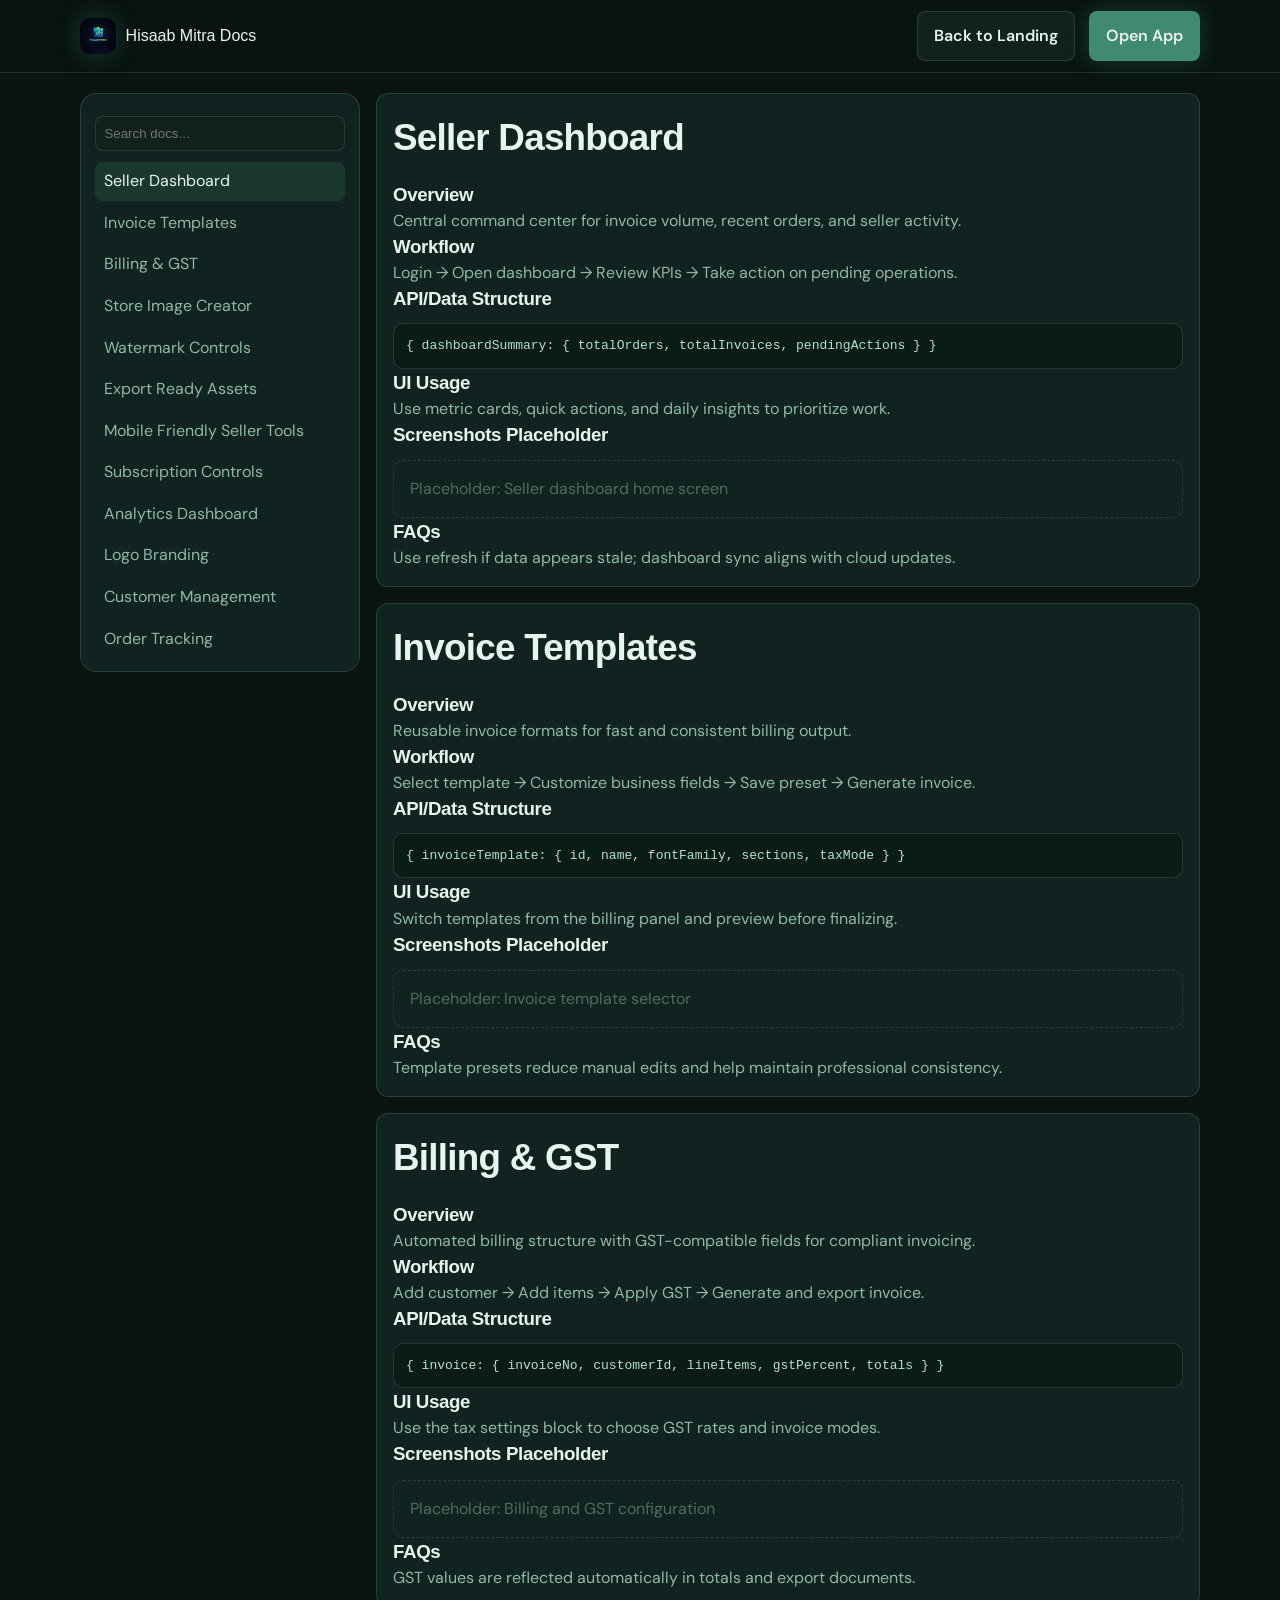
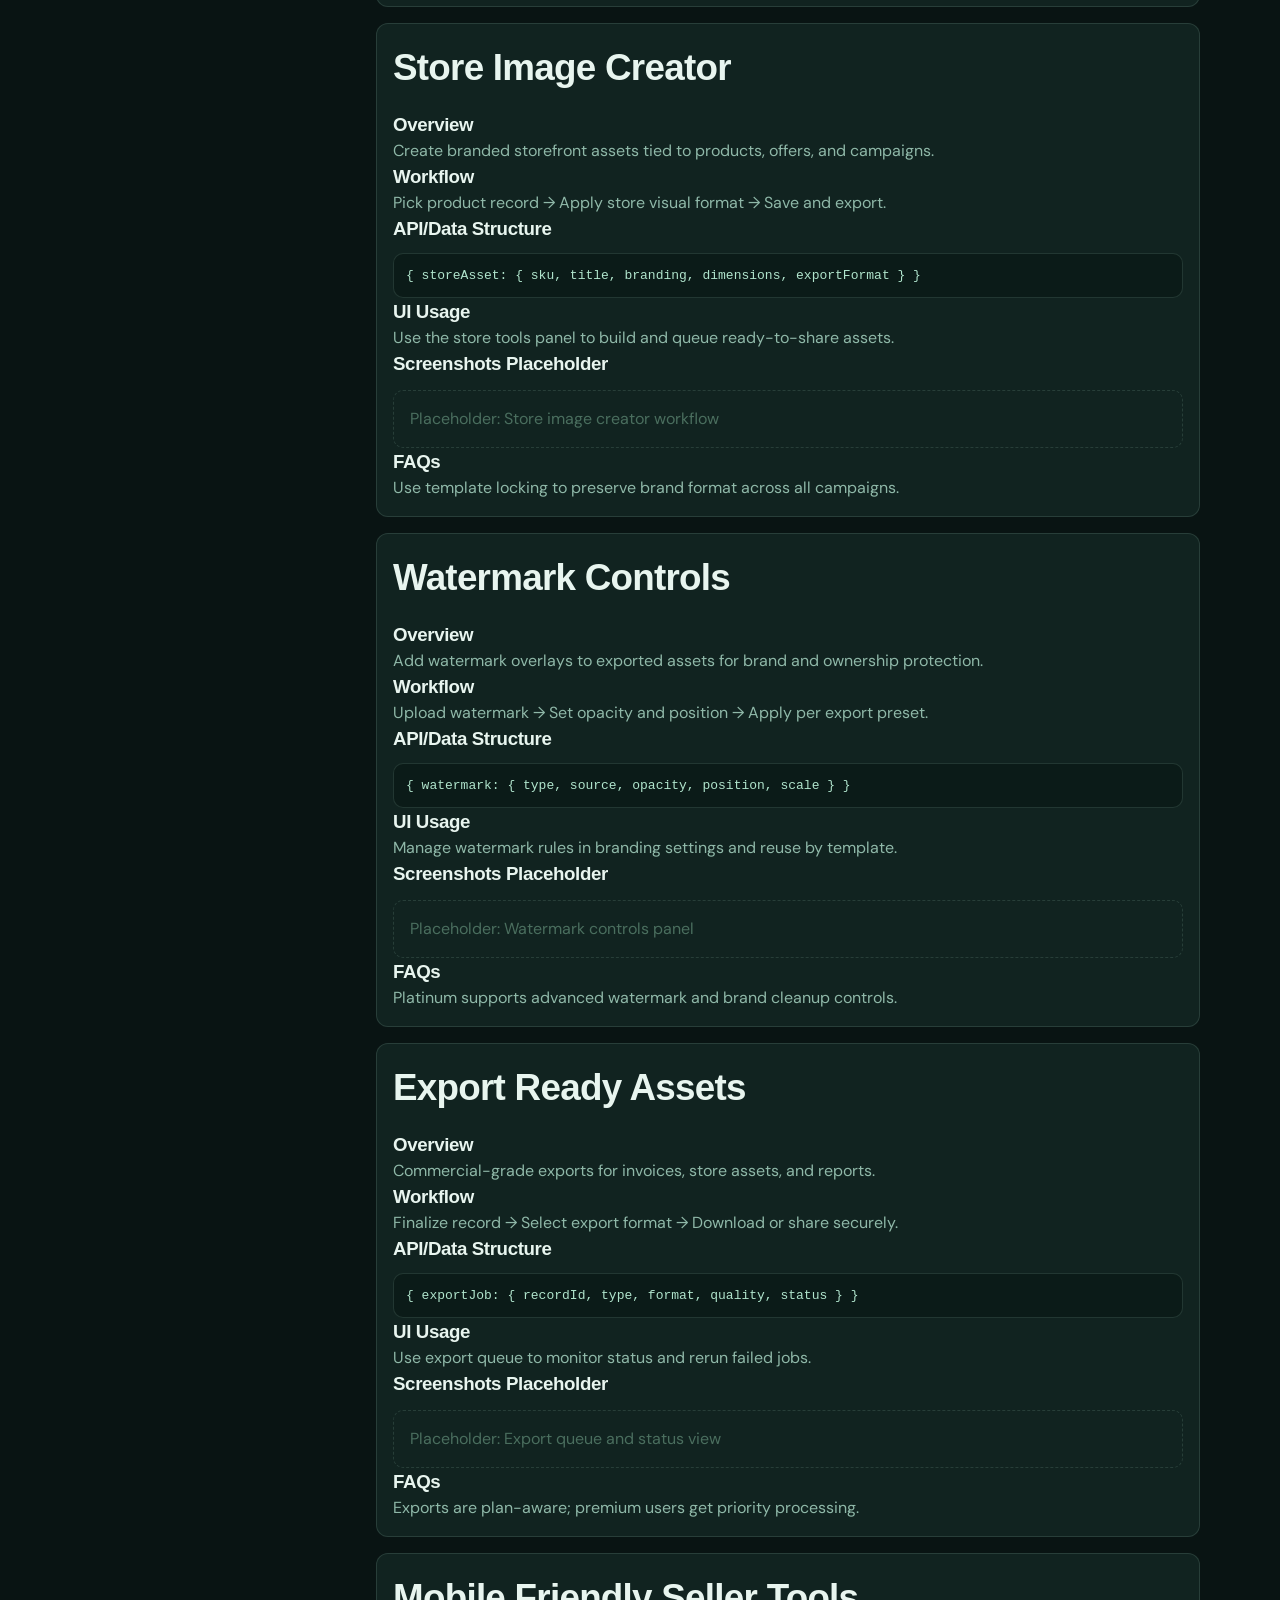
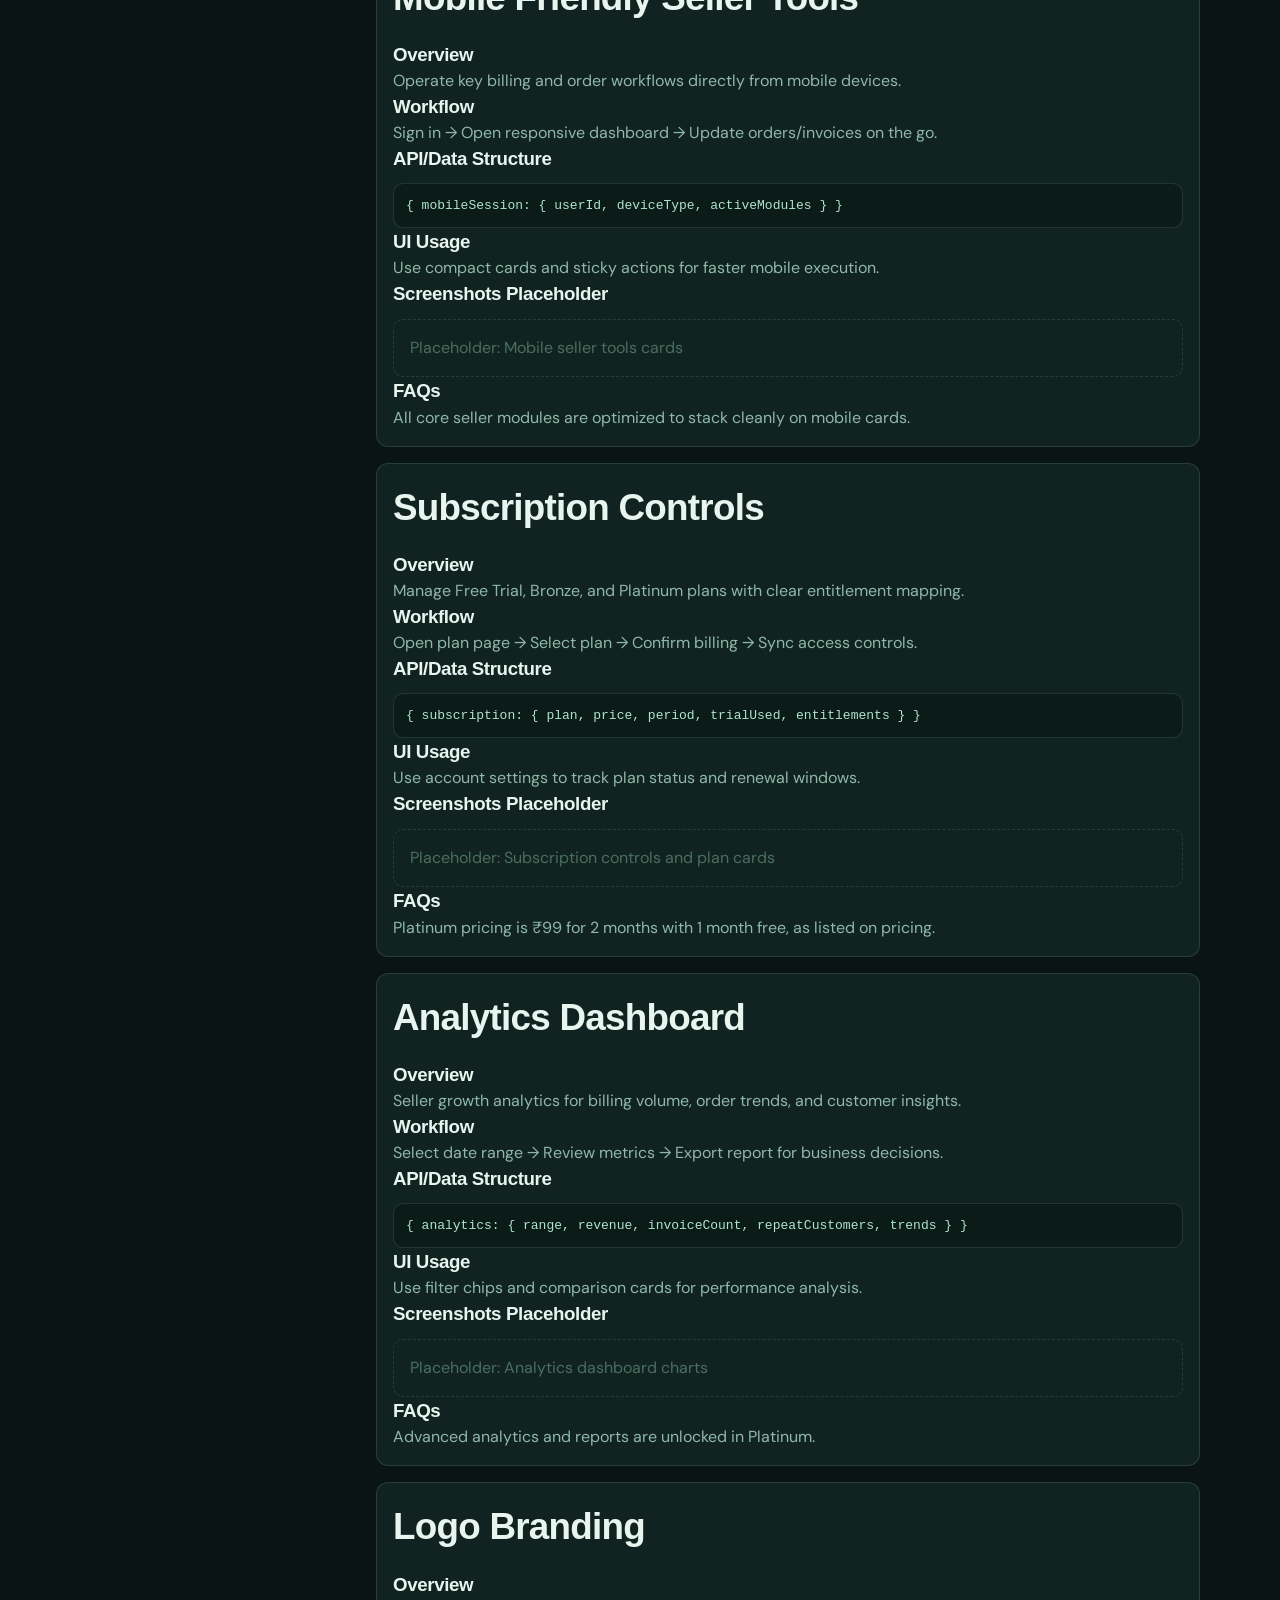
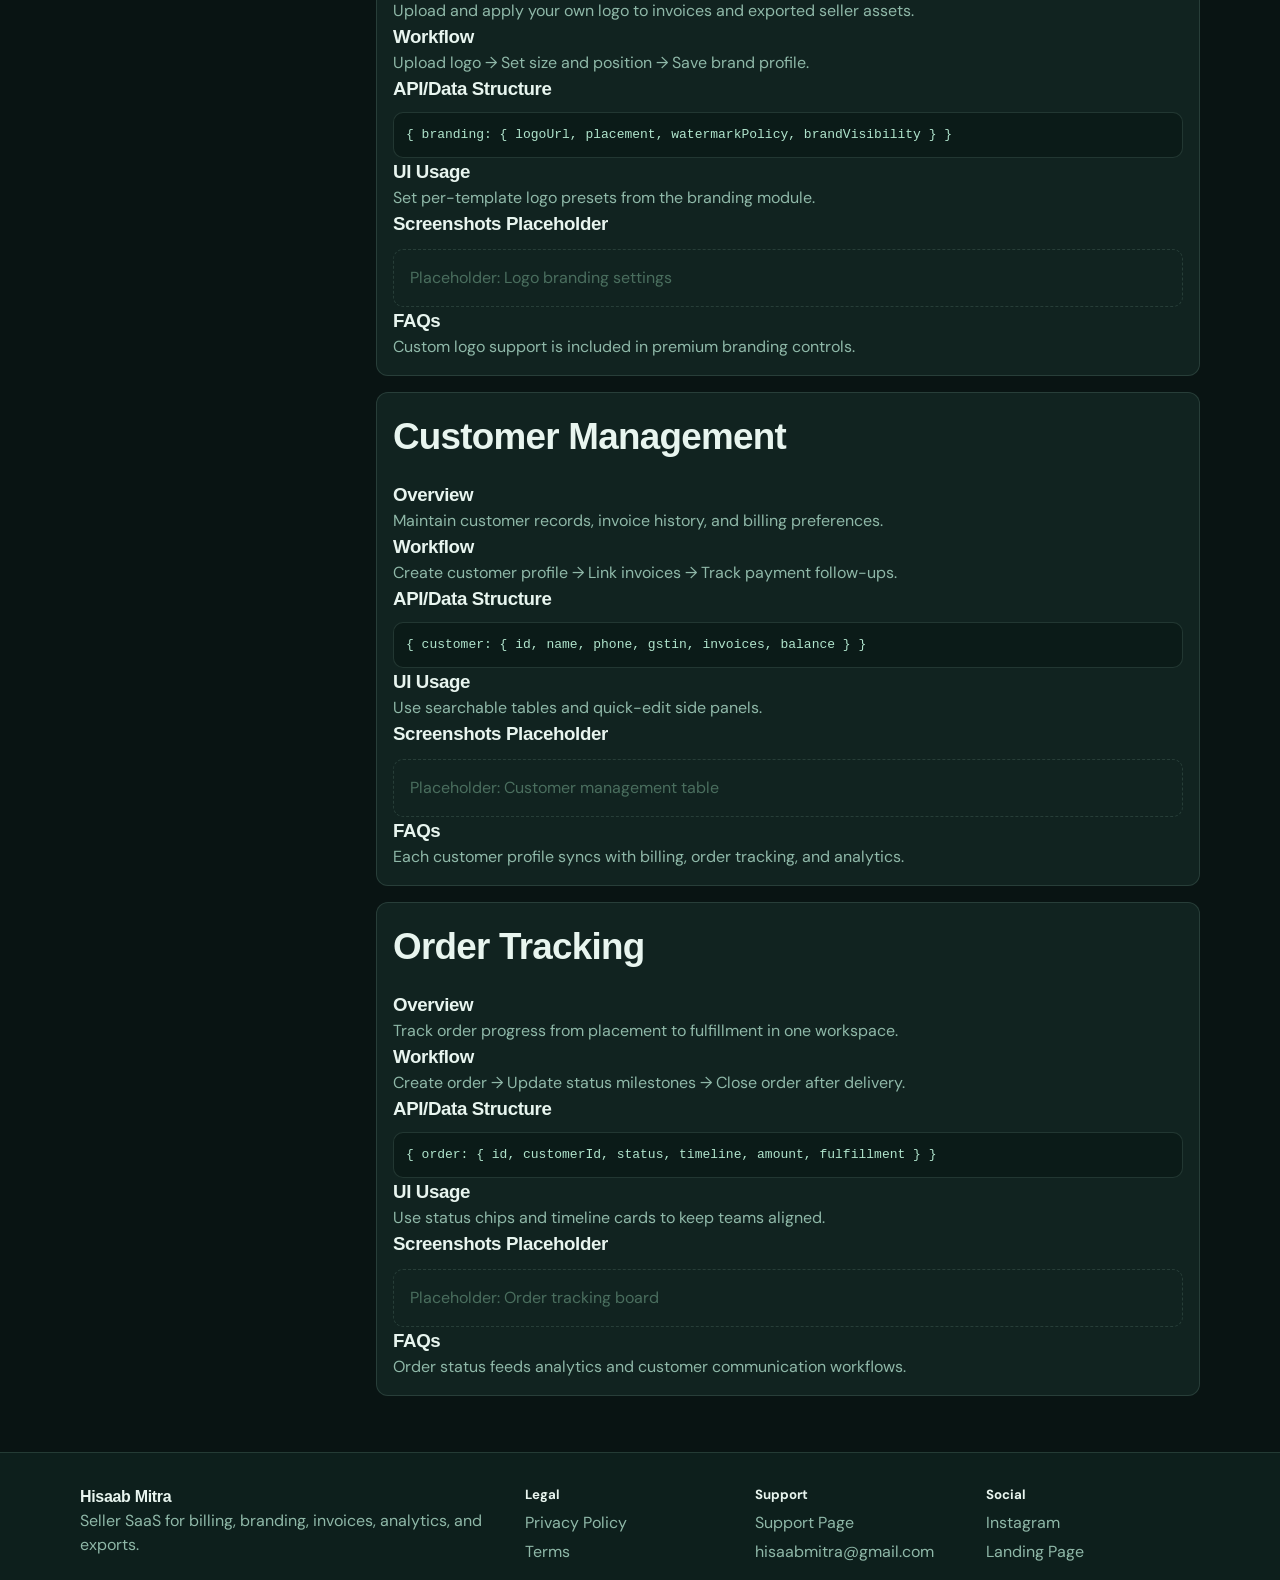
==== commit 64c7a5b1: "Add legal and support pages with official contact links" ====
--- a/docs/index.html
+++ b/docs/index.html
@@ -163,6 +163,31 @@
       </section>
     </main>
 
+
+    <footer class="sf-footer">
+      <div class="container footer-grid">
+        <div>
+          <h4>Hisaab Mitra</h4>
+          <p>Seller SaaS for billing, branding, invoices, analytics, and exports.</p>
+        </div>
+        <div>
+          <h5>Legal</h5>
+          <a href="/privacy.html">Privacy Policy</a>
+          <a href="/terms.html">Terms</a>
+        </div>
+        <div>
+          <h5>Support</h5>
+          <a href="/support.html">Support Page</a>
+          <a href="mailto:hisaabmitra@gmail.com">hisaabmitra@gmail.com</a>
+        </div>
+        <div>
+          <h5>Social</h5>
+          <a href="https://www.instagram.com/hisaabmitra/" target="_blank" rel="noreferrer">Instagram</a>
+          <a href="/">Landing Page</a>
+        </div>
+      </div>
+    </footer>
+
     <script src="../marketing.js"></script>
   </body>
 </html>
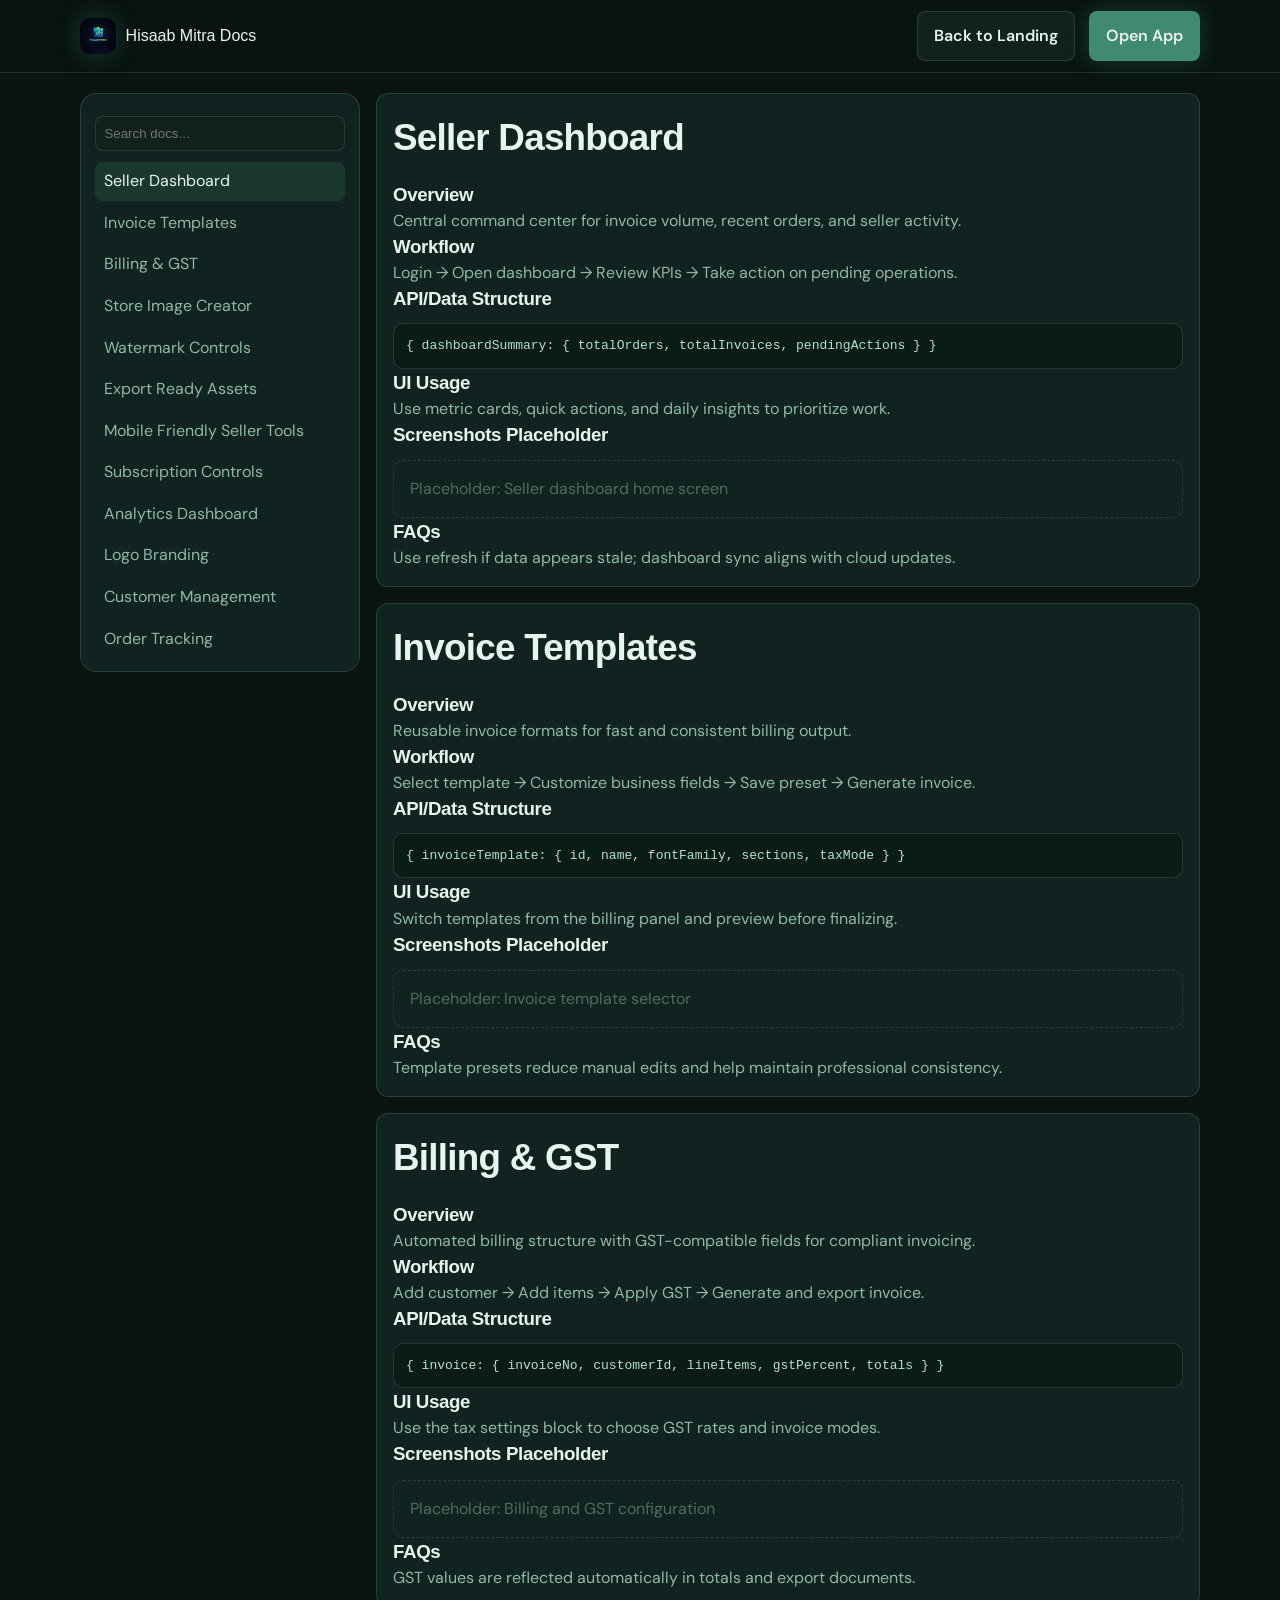
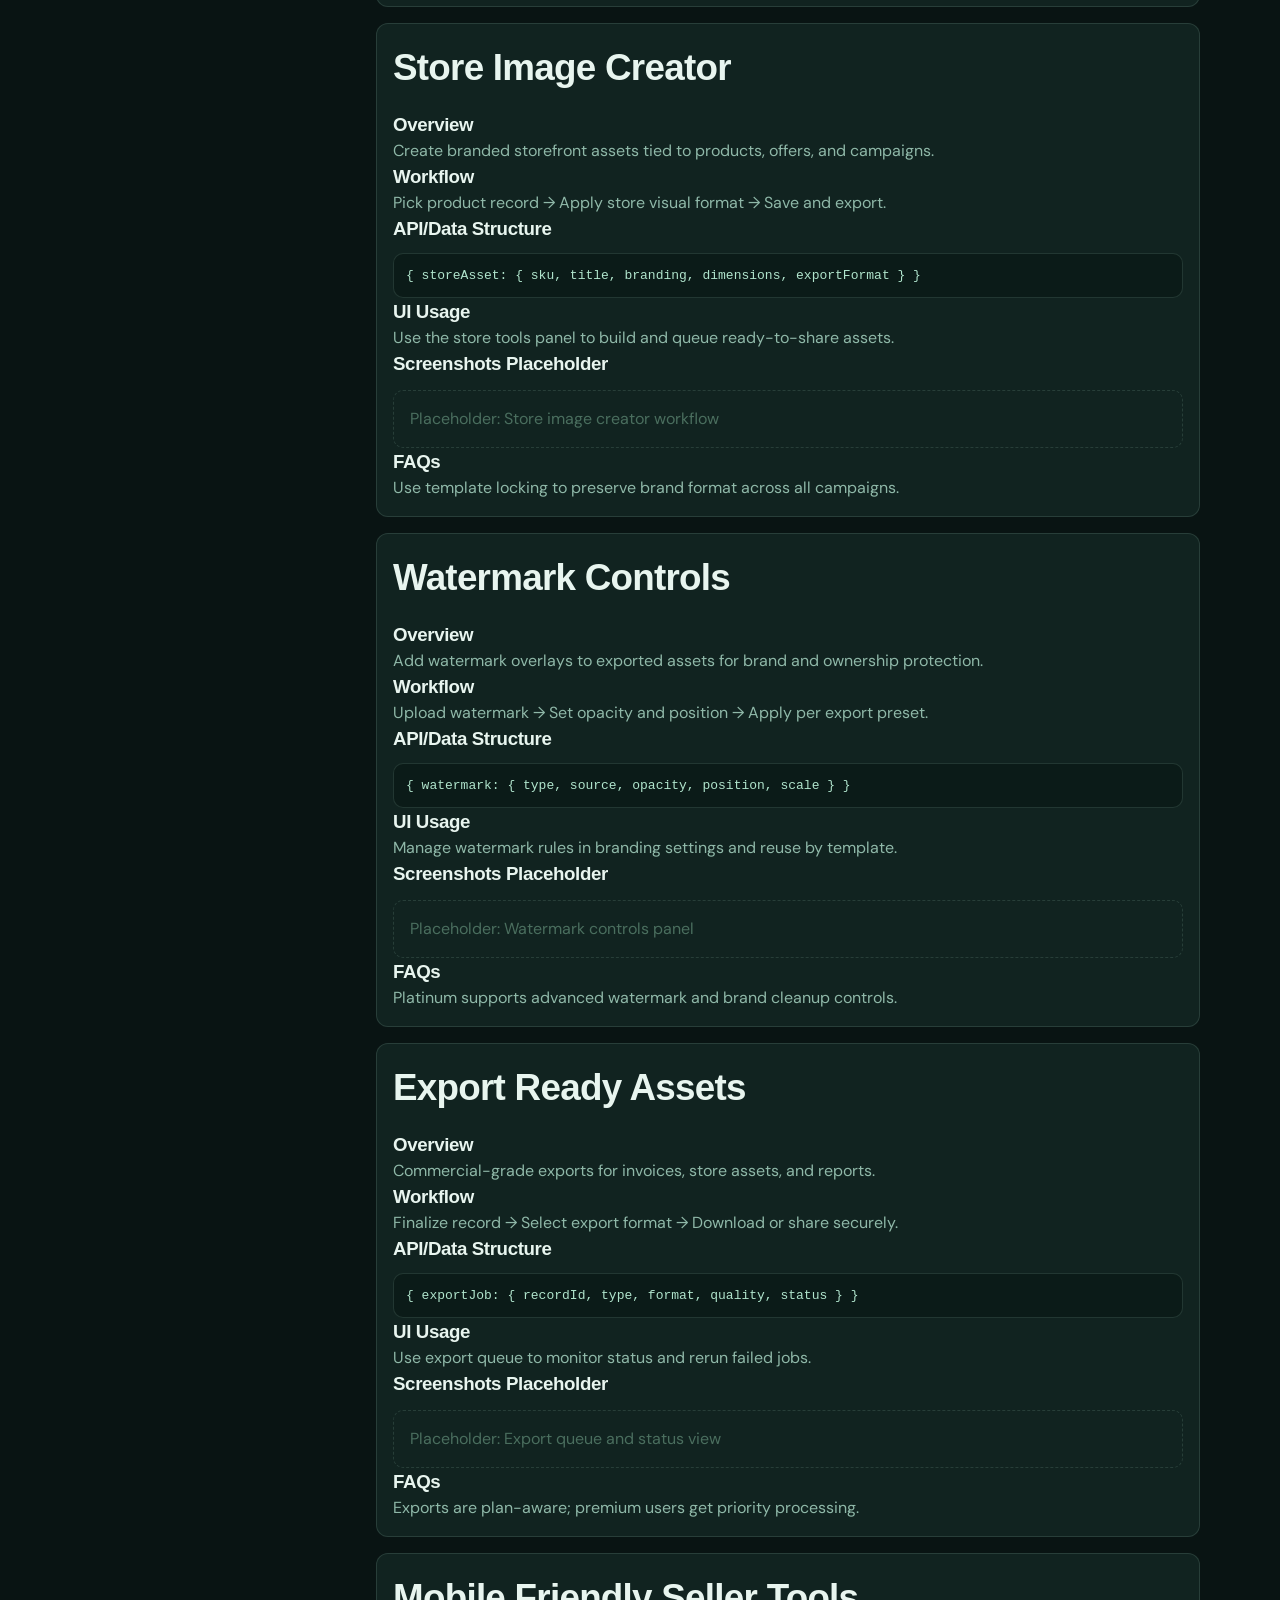
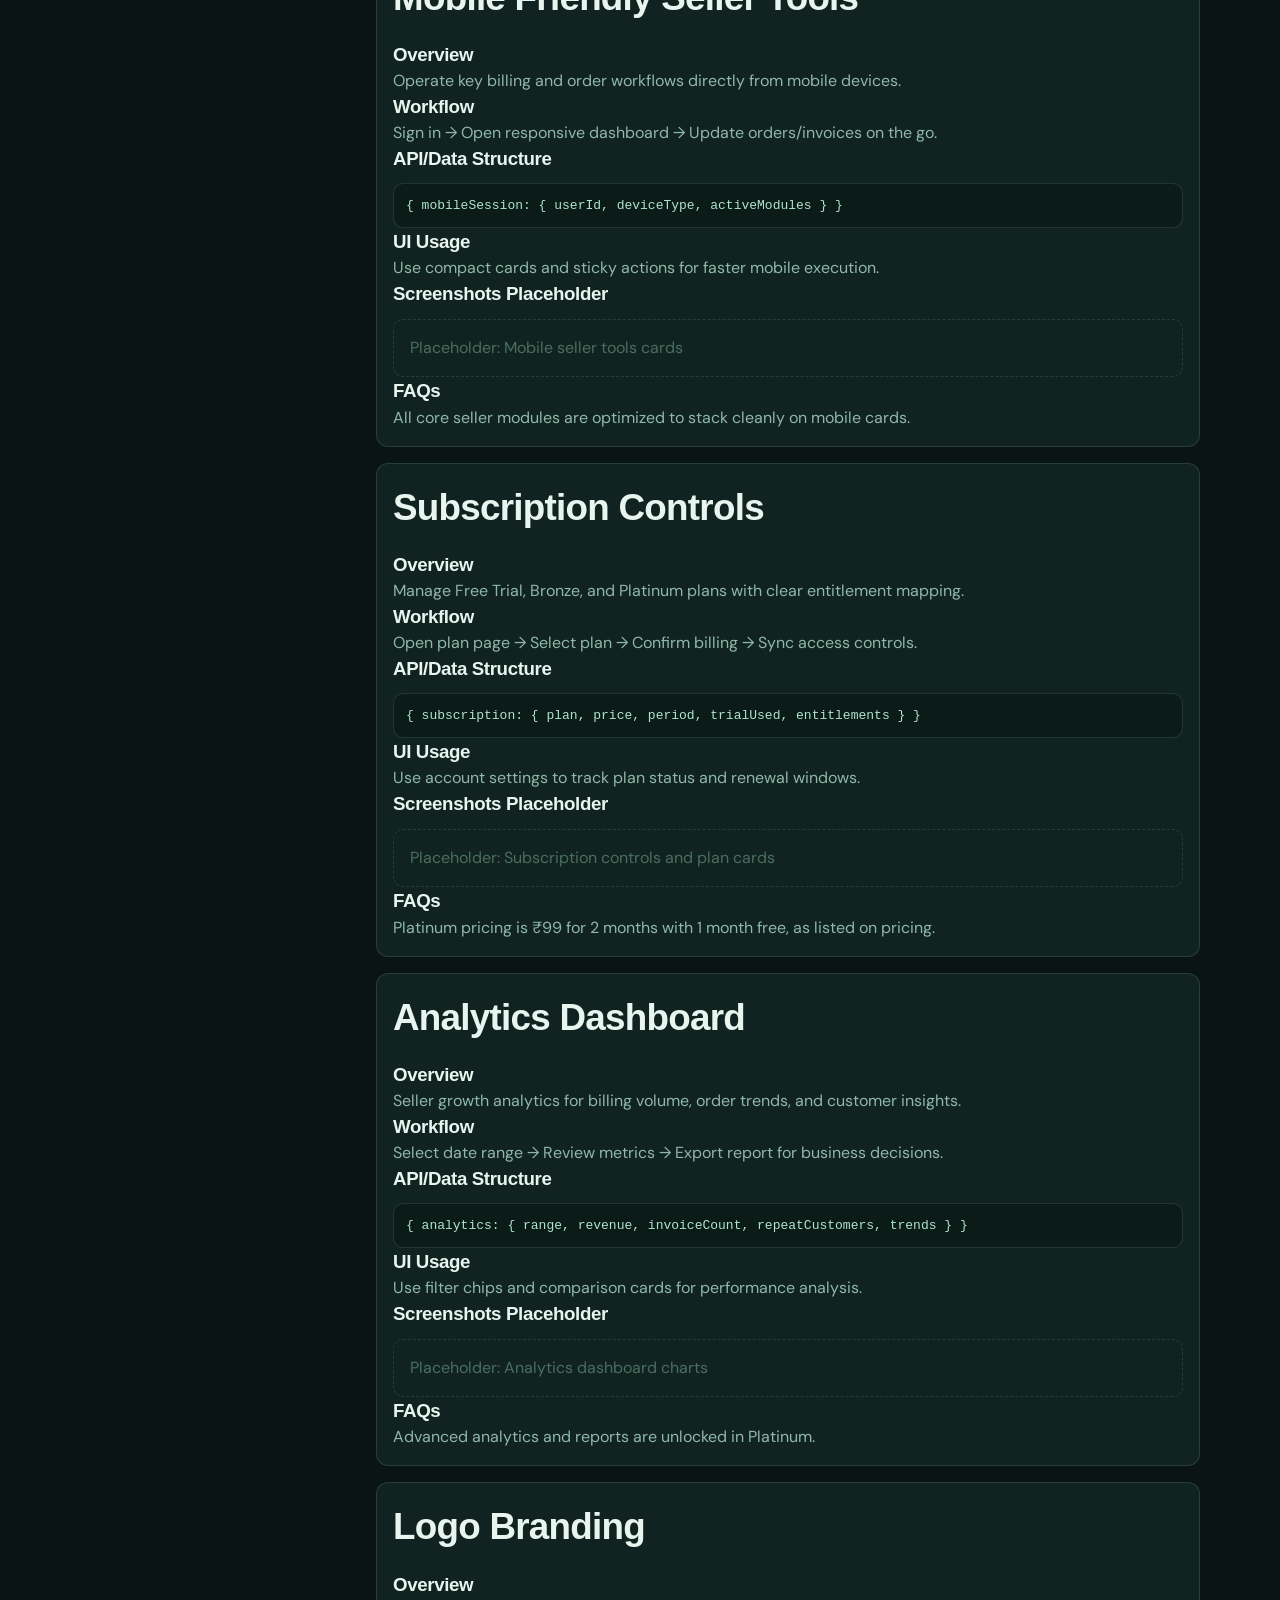
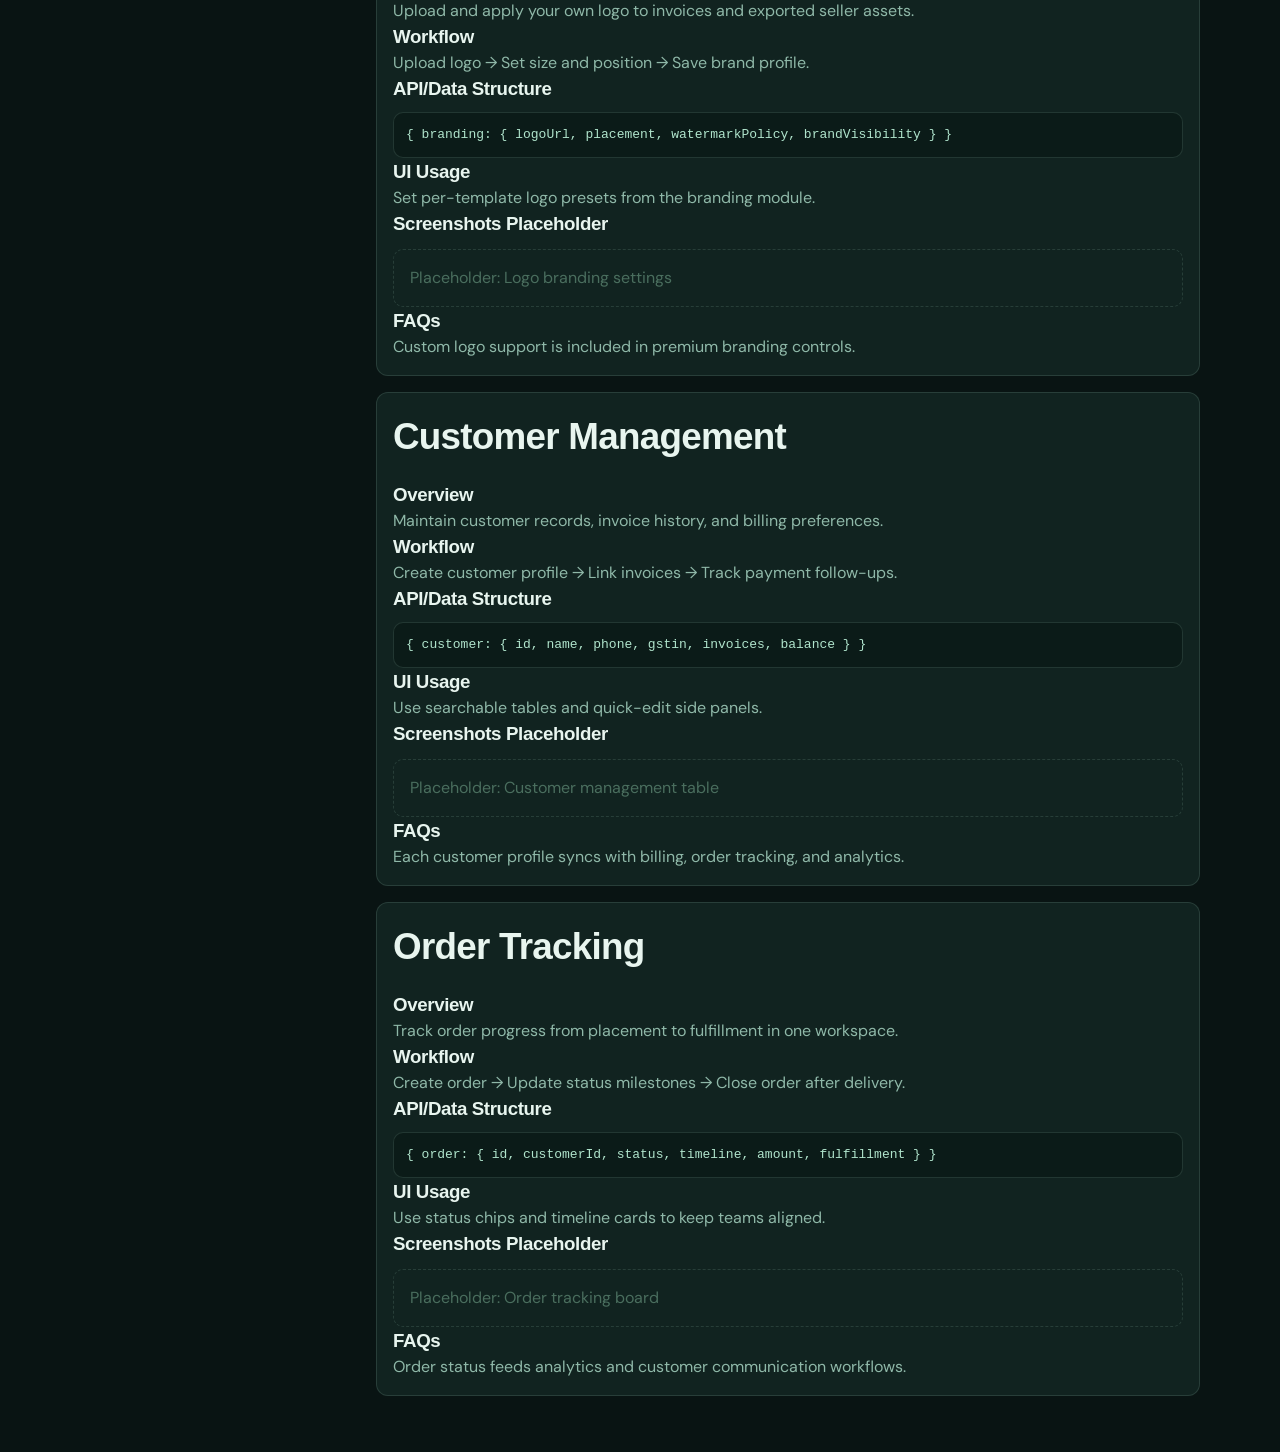
==== commit aa4bd9d3: "Merge branch 'main' into codex/transform-documentation-to-hisaab-mitra-only-pbti4f" ====
--- a/docs/index.html
+++ b/docs/index.html
@@ -163,31 +163,6 @@
       </section>
     </main>
 
-
-    <footer class="sf-footer">
-      <div class="container footer-grid">
-        <div>
-          <h4>Hisaab Mitra</h4>
-          <p>Seller SaaS for billing, branding, invoices, analytics, and exports.</p>
-        </div>
-        <div>
-          <h5>Legal</h5>
-          <a href="/privacy.html">Privacy Policy</a>
-          <a href="/terms.html">Terms</a>
-        </div>
-        <div>
-          <h5>Support</h5>
-          <a href="/support.html">Support Page</a>
-          <a href="mailto:hisaabmitra@gmail.com">hisaabmitra@gmail.com</a>
-        </div>
-        <div>
-          <h5>Social</h5>
-          <a href="https://www.instagram.com/hisaabmitra/" target="_blank" rel="noreferrer">Instagram</a>
-          <a href="/">Landing Page</a>
-        </div>
-      </div>
-    </footer>
-
     <script src="../marketing.js"></script>
   </body>
 </html>
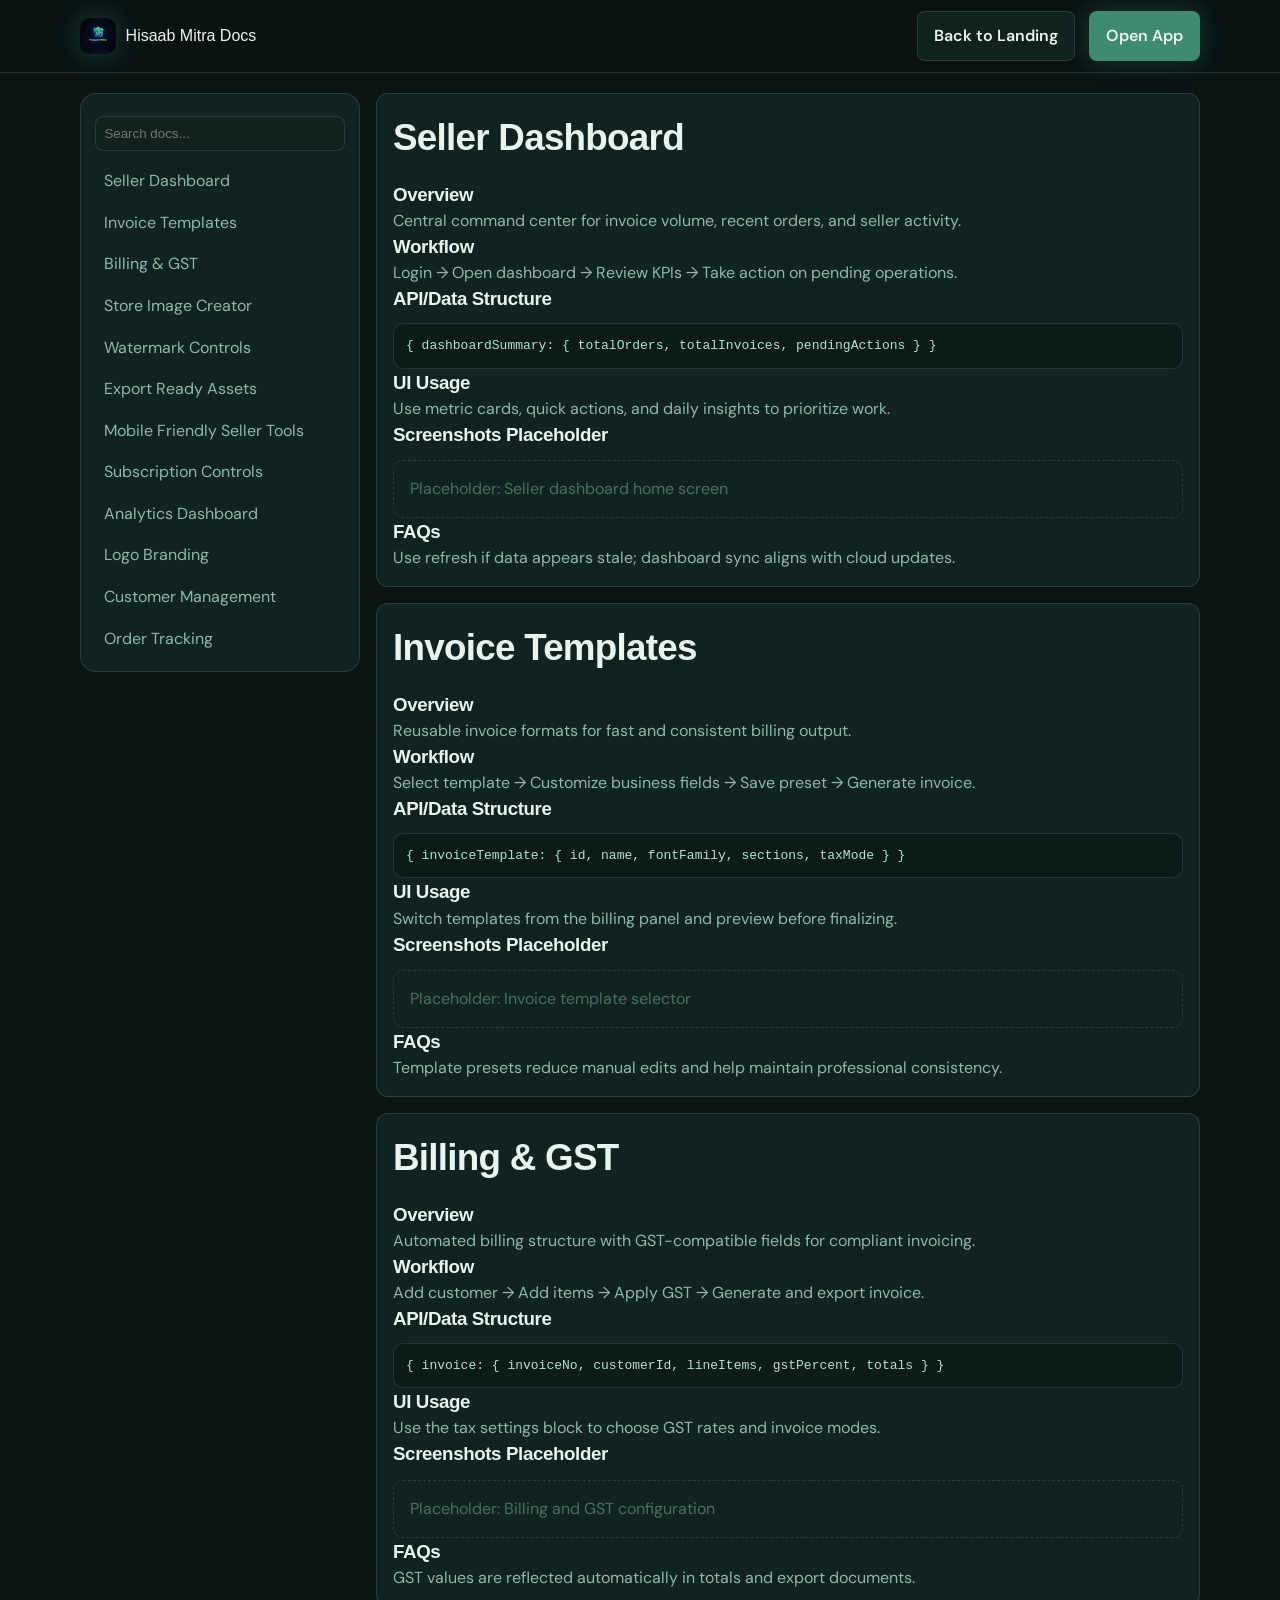
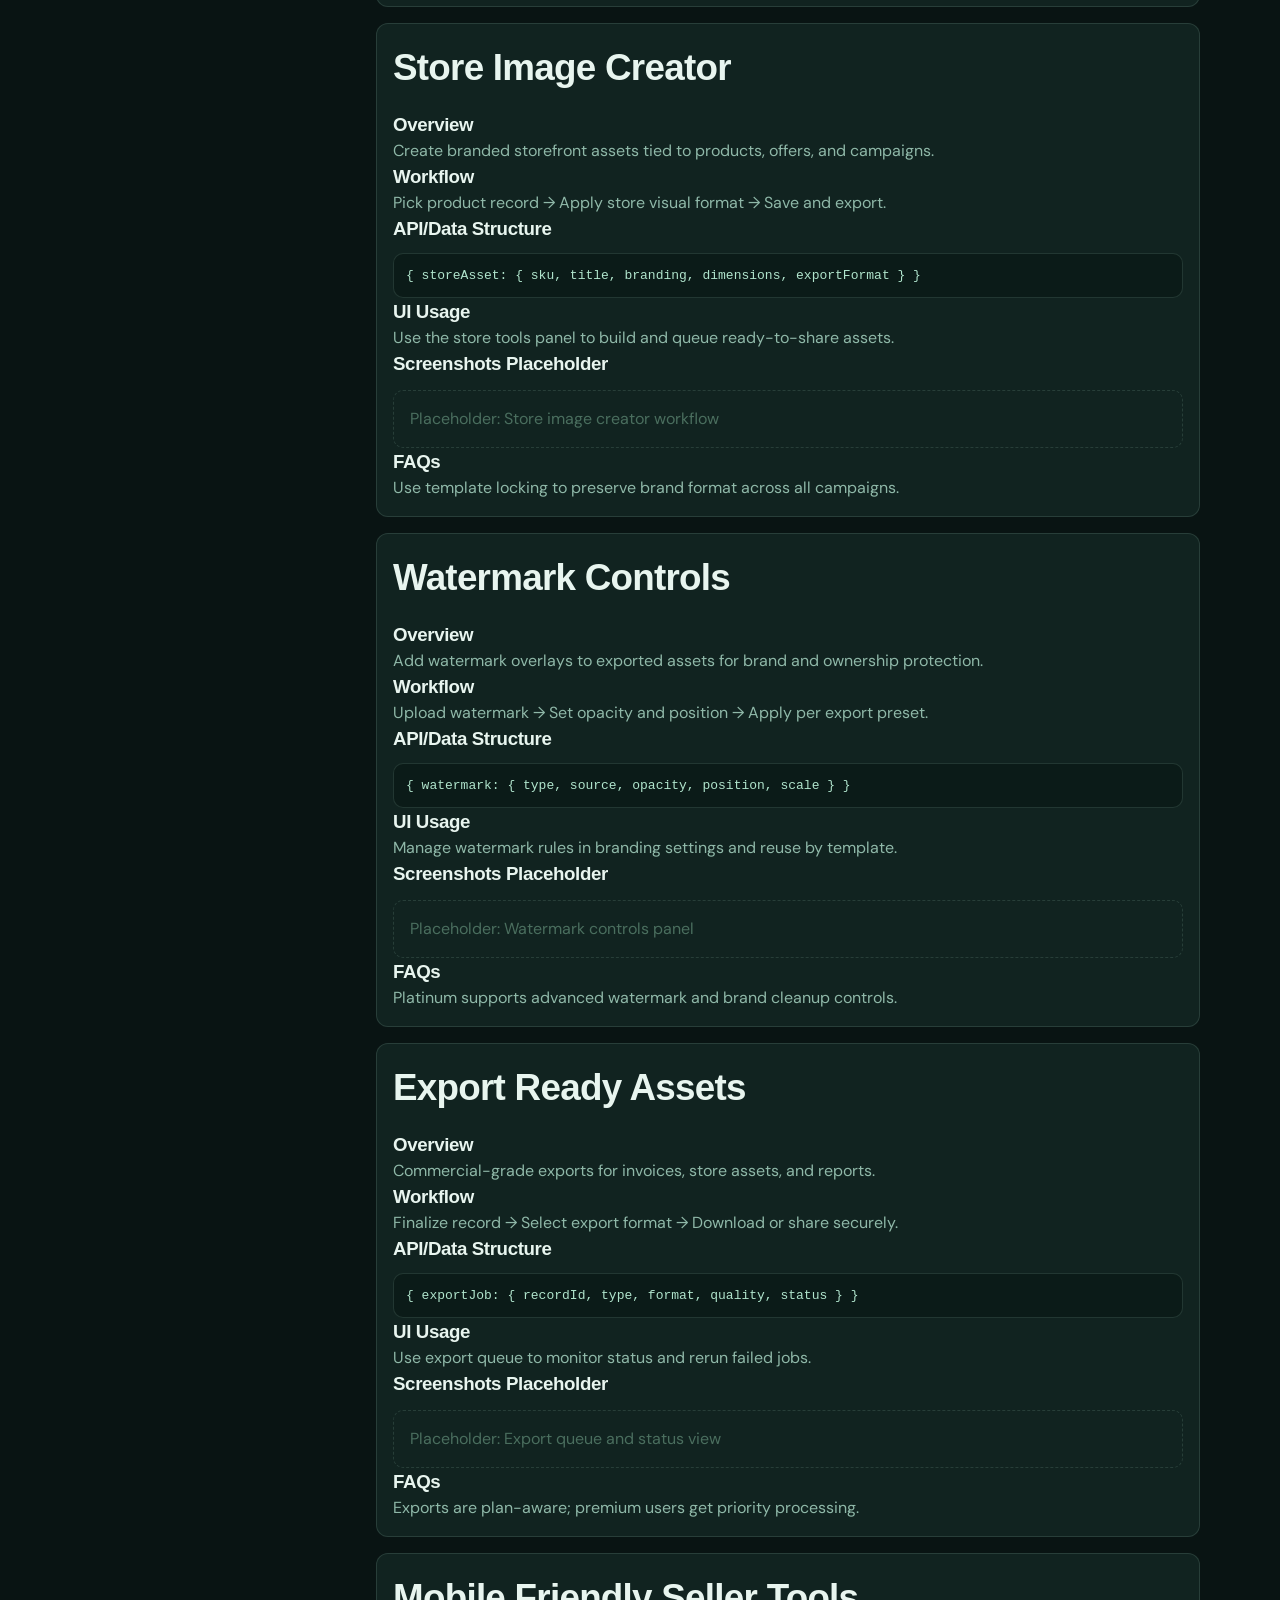
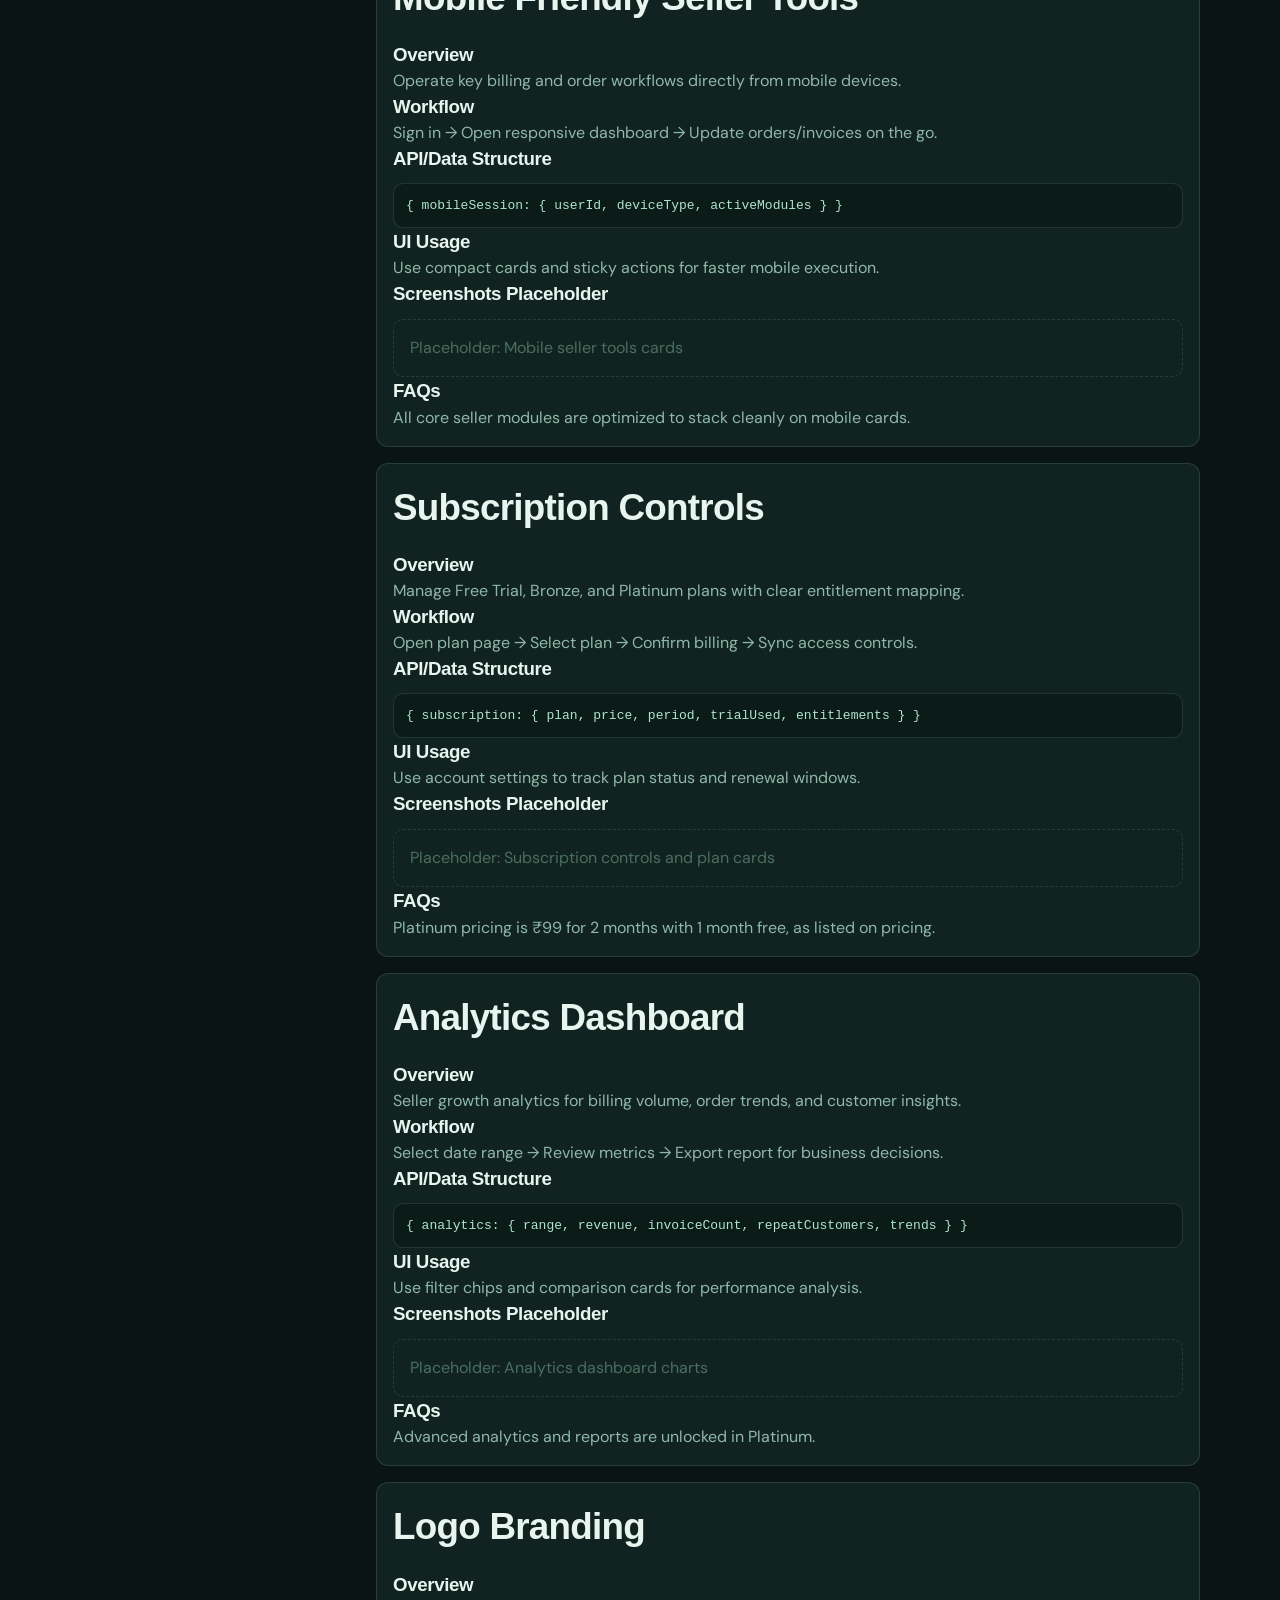
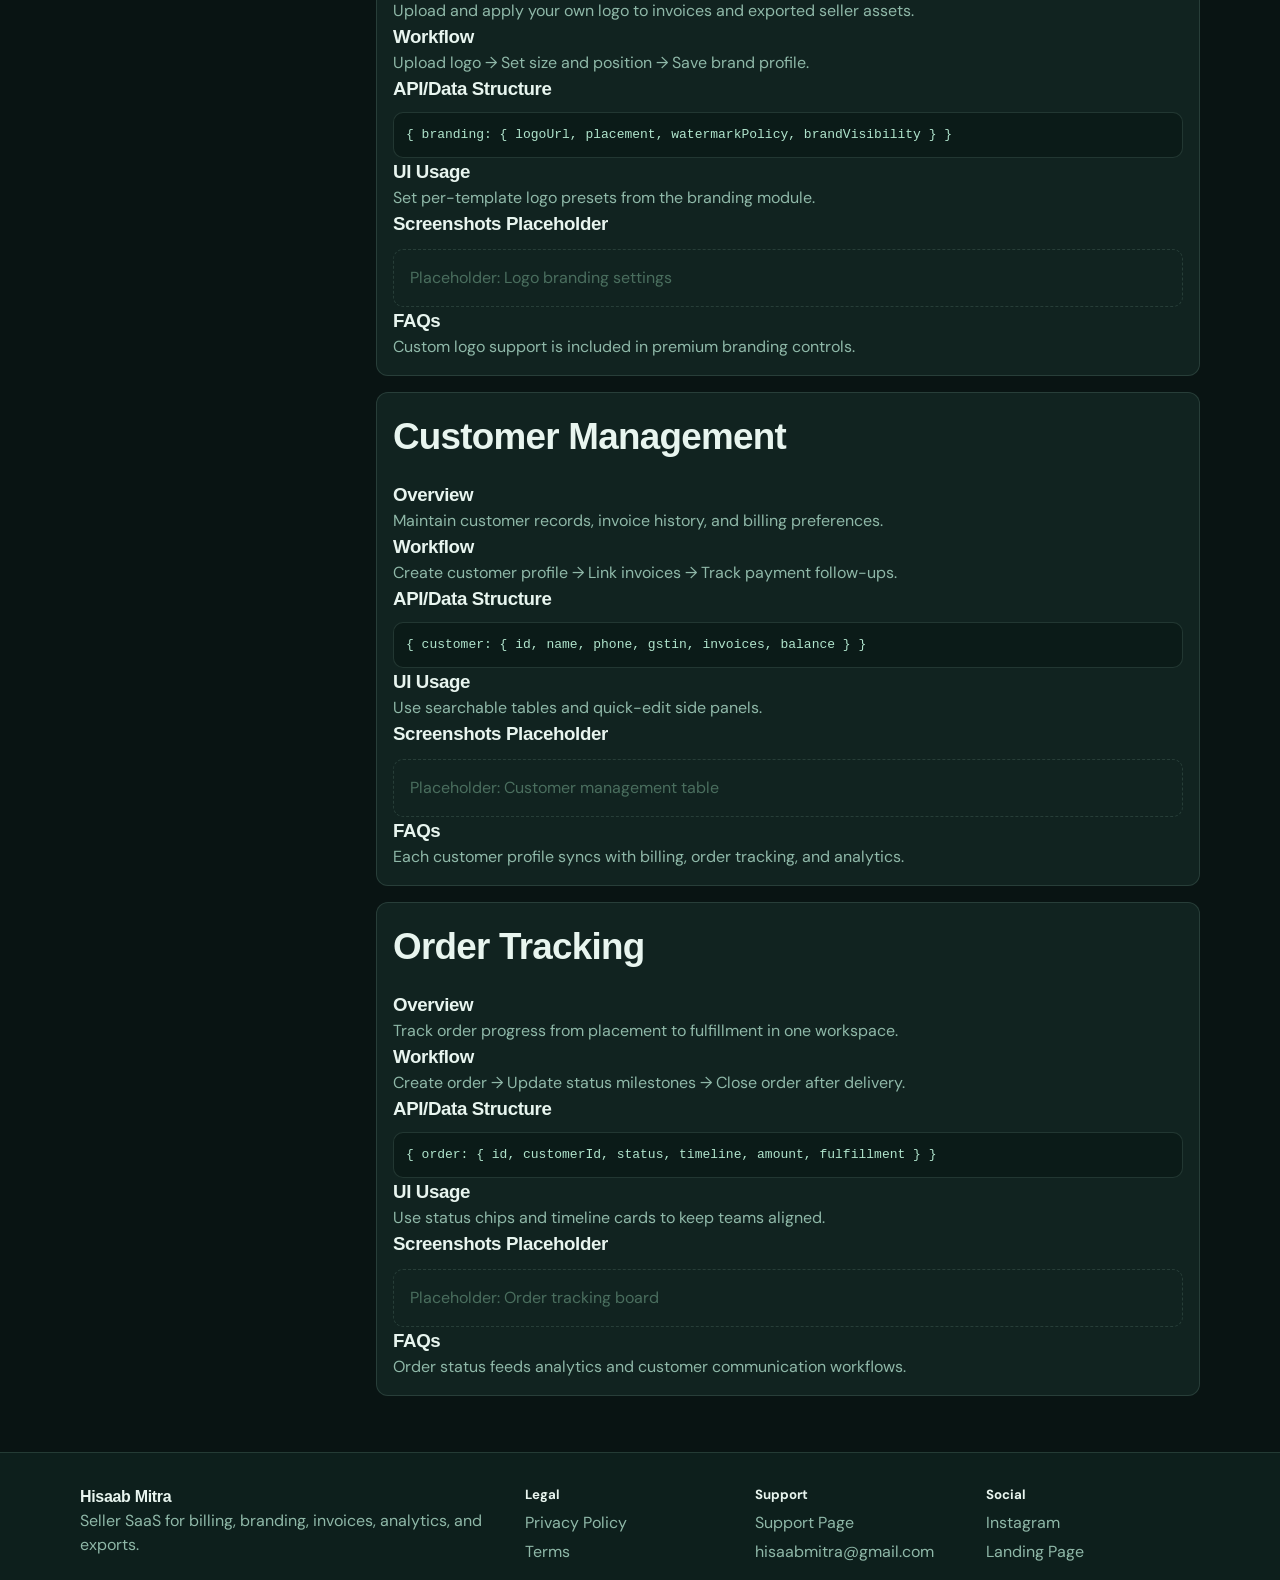
==== commit c4624513: "Update index.html" ====
--- a/docs/index.html
+++ b/docs/index.html
@@ -15,7 +15,7 @@
         </a>
         <div class="sf-nav-cta">
           <a class="btn btn-ghost" href="/">Back to Landing</a>
-          <a class="btn btn-primary" href="/app/">Open App</a>
+          <a class="btn btn-primary" href="https://hisaabmitra.vercel.app/">Open App</a>
         </div>
       </nav>
     </header>
@@ -50,7 +50,6 @@
           <h3>Screenshots Placeholder</h3><div class="img-placeholder">Placeholder: Seller dashboard home screen</div>
           <h3>FAQs</h3><p>Use refresh if data appears stale; dashboard sync aligns with cloud updates.</p>
         </article>
-
         <article id="invoice-templates">
           <h2>Invoice Templates</h2>
           <h3>Overview</h3><p>Reusable invoice formats for fast and consistent billing output.</p>
@@ -90,7 +89,6 @@
           <h3>Screenshots Placeholder</h3><div class="img-placeholder">Placeholder: Watermark controls panel</div>
           <h3>FAQs</h3><p>Platinum supports advanced watermark and brand cleanup controls.</p>
         </article>
-
         <article id="export-ready-assets">
           <h2>Export Ready Assets</h2>
           <h3>Overview</h3><p>Commercial-grade exports for invoices, store assets, and reports.</p>
@@ -120,7 +118,7 @@
           <h3>Screenshots Placeholder</h3><div class="img-placeholder">Placeholder: Subscription controls and plan cards</div>
           <h3>FAQs</h3><p>Platinum pricing is ₹99 for 2 months with 1 month free, as listed on pricing.</p>
         </article>
-
+        
         <article id="analytics-dashboard">
           <h2>Analytics Dashboard</h2>
           <h3>Overview</h3><p>Seller growth analytics for billing volume, order trends, and customer insights.</p>
@@ -130,7 +128,7 @@
           <h3>Screenshots Placeholder</h3><div class="img-placeholder">Placeholder: Analytics dashboard charts</div>
           <h3>FAQs</h3><p>Advanced analytics and reports are unlocked in Platinum.</p>
         </article>
-
+  
         <article id="logo-branding">
           <h2>Logo Branding</h2>
           <h3>Overview</h3><p>Upload and apply your own logo to invoices and exported seller assets.</p>
@@ -162,7 +160,31 @@
         </article>
       </section>
     </main>
+    
+    <footer class="sf-footer">
+      <div class="container footer-grid">
+        <div>
+          <h4>Hisaab Mitra</h4>
+          <p>Seller SaaS for billing, branding, invoices, analytics, and exports.</p>
+        </div>
+        <div>
+          <h5>Legal</h5>
+          <a href="/privacy.html">Privacy Policy</a>
+          <a href="/terms.html">Terms</a>
+        </div>
+        <div>
+          <h5>Support</h5>
+          <a href="/support.html">Support Page</a>
+          <a href="mailto:hisaabmitra@gmail.com">hisaabmitra@gmail.com</a>
+        </div>
+        <div>
+          <h5>Social</h5>
+          <a href="https://www.instagram.com/hisaabmitra/" target="_blank" rel="noreferrer">Instagram</a>
+          <a href="/">Landing Page</a>
+        </div>
+      </div>
+    </footer>
 
-    <script src="../marketing.js"></script>
+    <script src="marketing.js"></script>
   </body>
 </html>
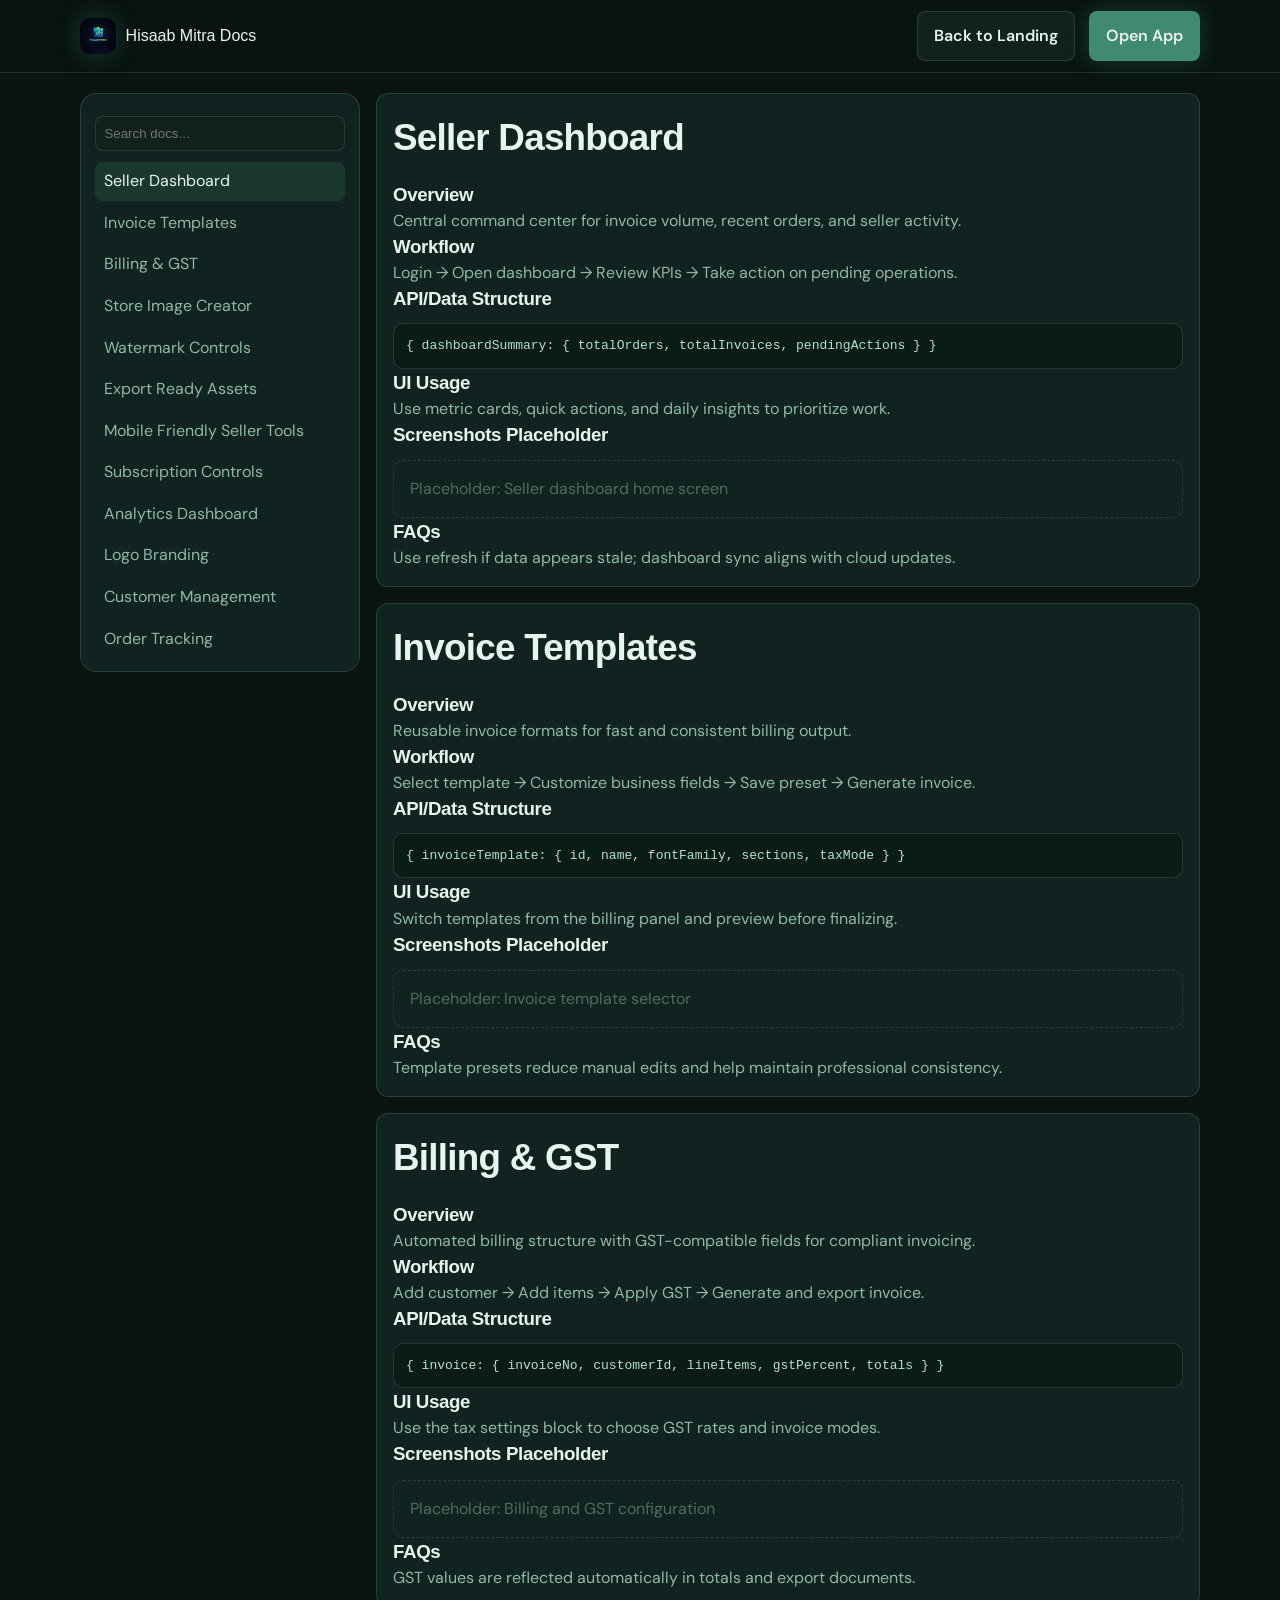
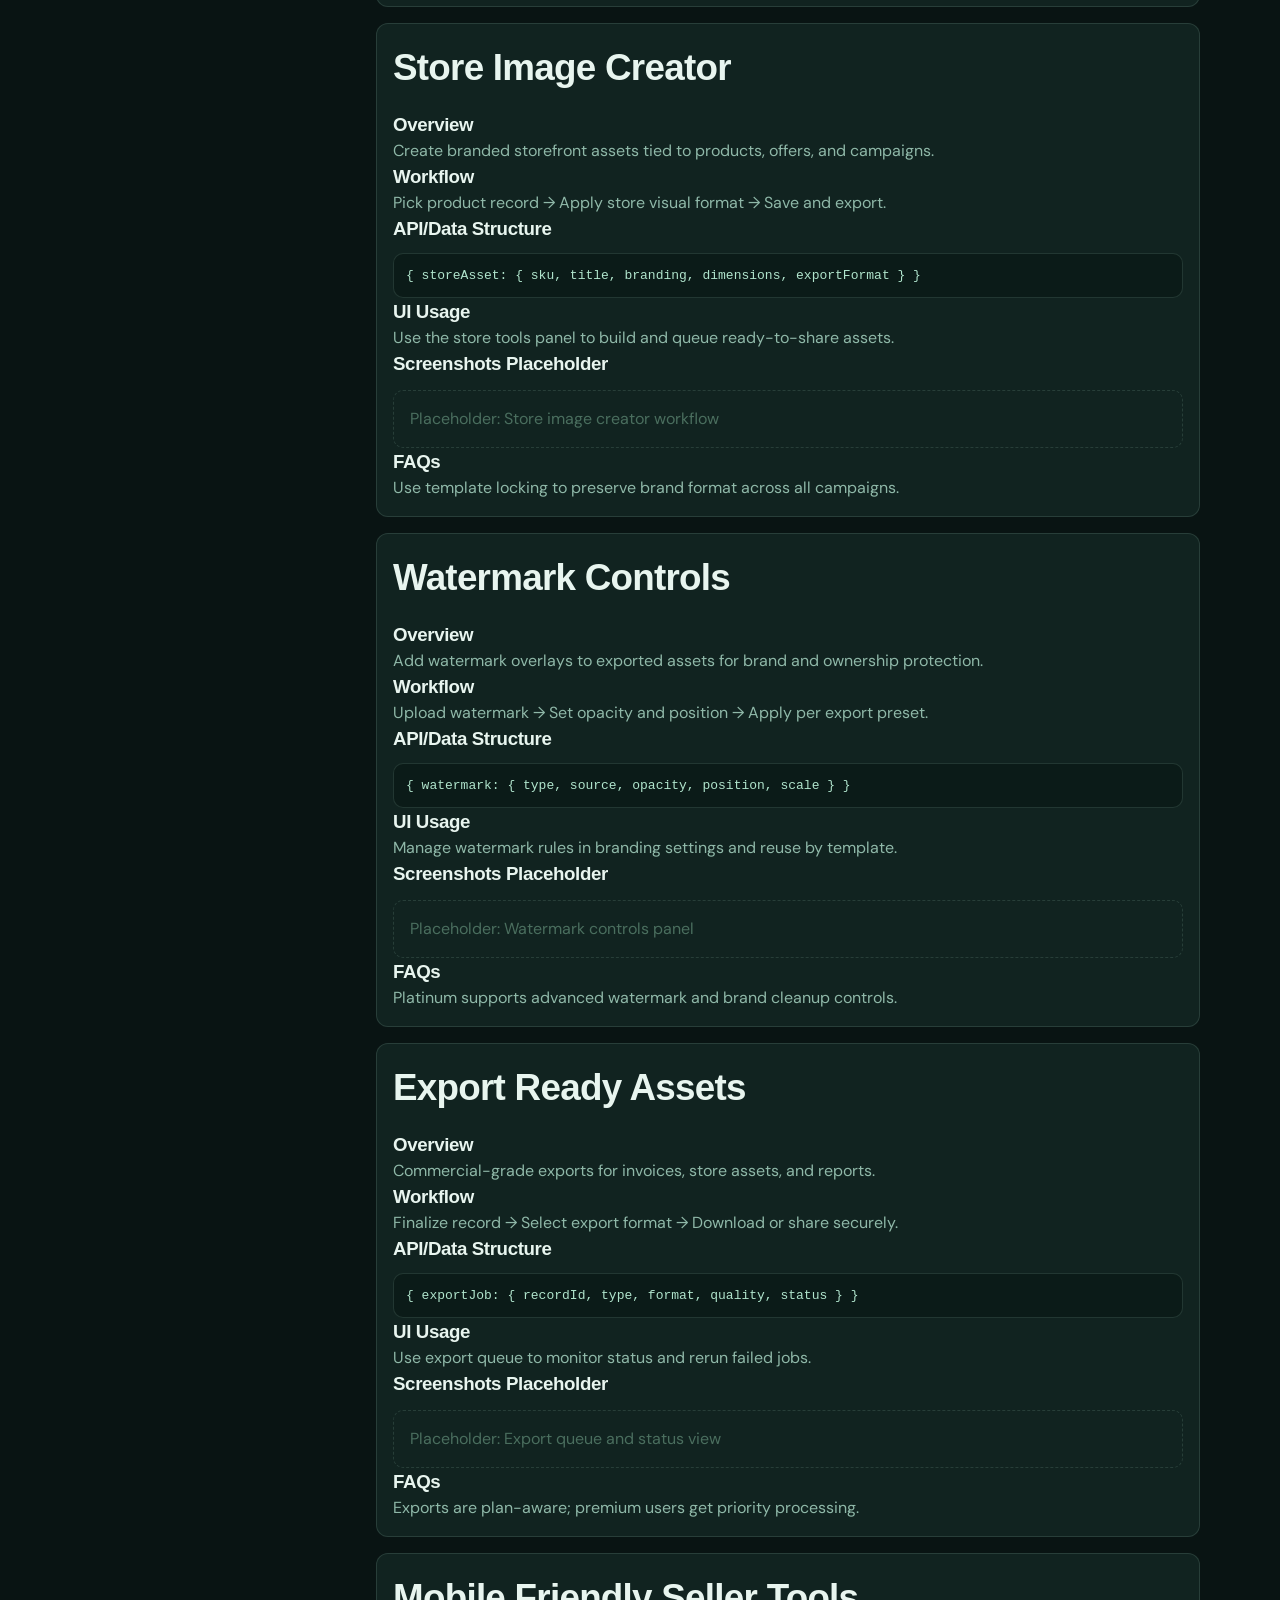
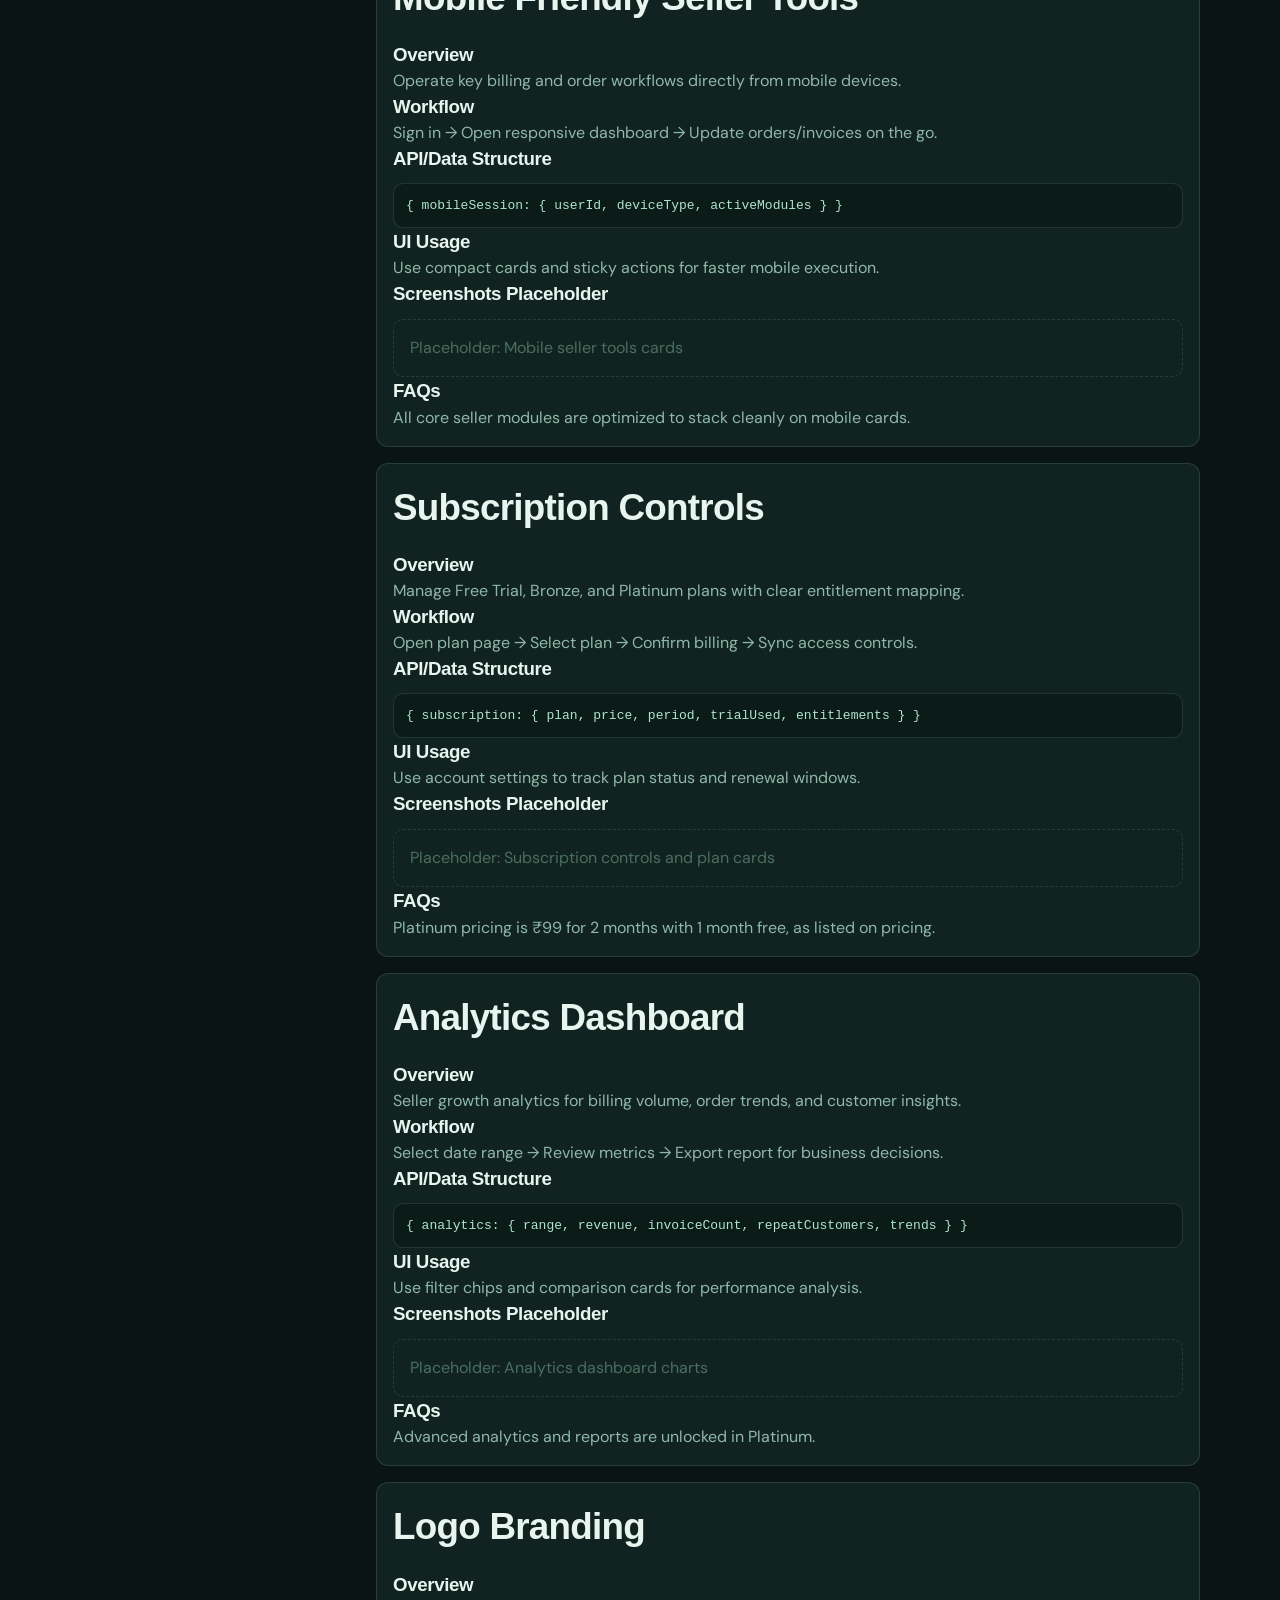
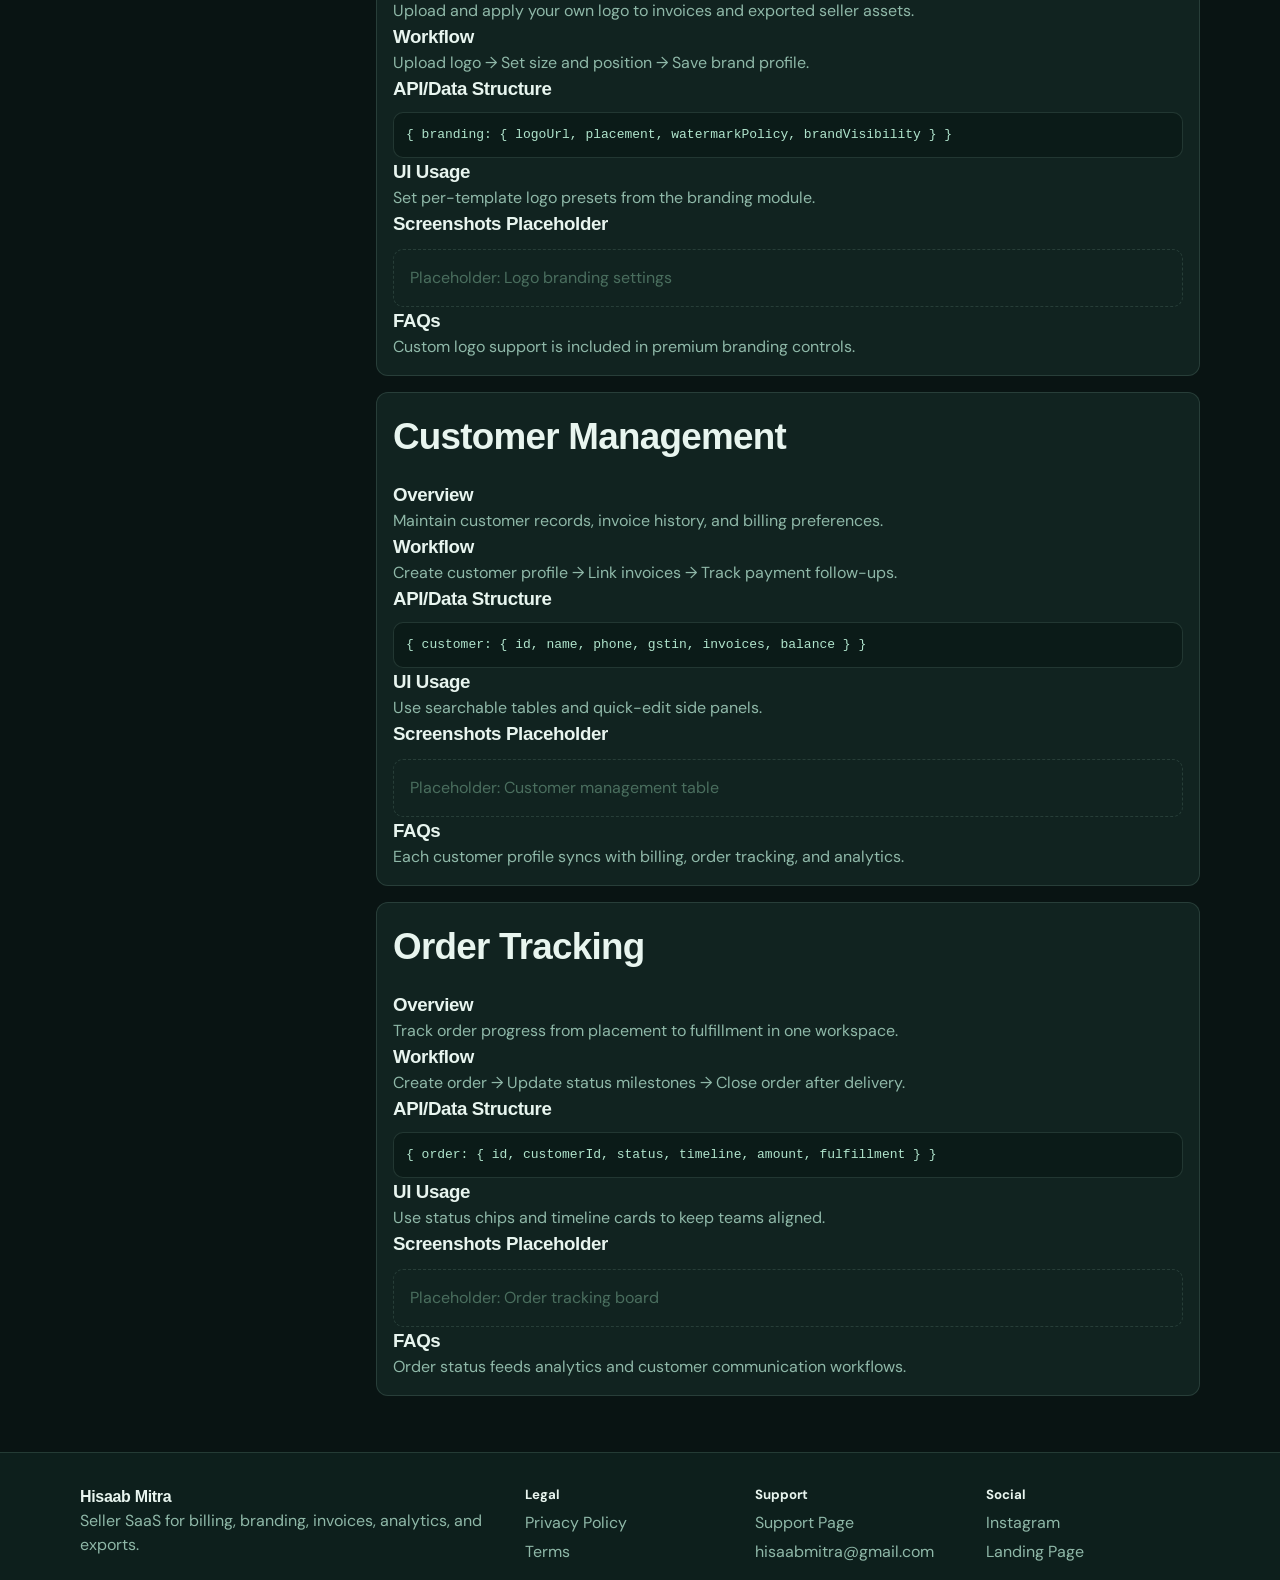
==== commit b1b0923d: "Update index.html" ====
--- a/docs/index.html
+++ b/docs/index.html
@@ -185,6 +185,6 @@
       </div>
     </footer>
 
-    <script src="marketing.js"></script>
+    <script src="../marketing.js"></script>
   </body>
 </html>
